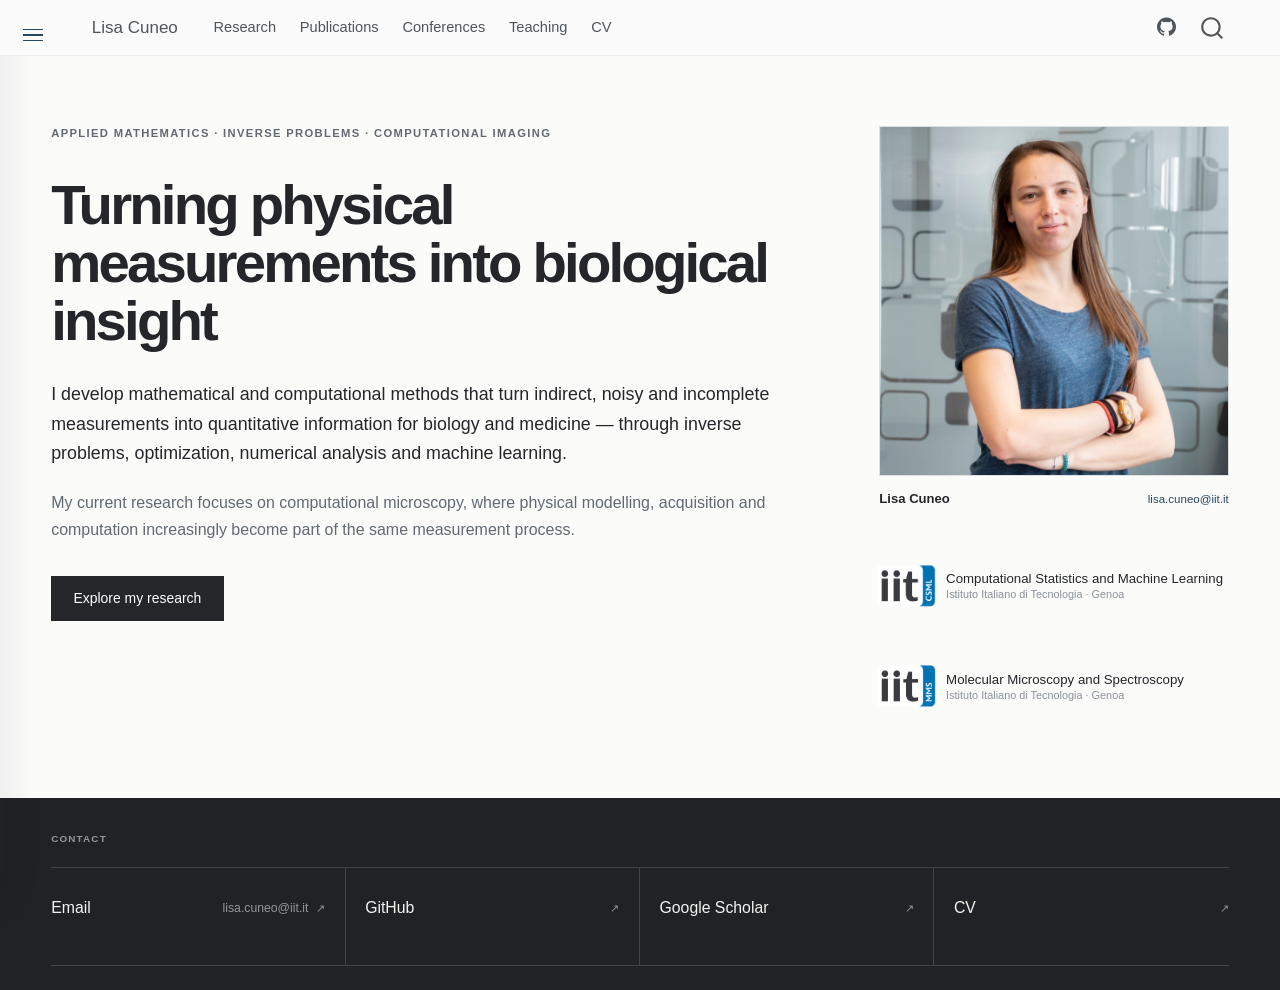
==== index.html @ e530c90f "Built site for gh-pages" ====
<!DOCTYPE html>
<html xmlns="http://www.w3.org/1999/xhtml" lang="en" xml:lang="en"><head>

<meta charset="utf-8">
<meta name="generator" content="quarto-1.10.18">

<meta name="viewport" content="width=device-width, initial-scale=1.0, user-scalable=yes">


<title>Lisa Cuneo</title>
<style>
/* Default styles provided by pandoc.
** See https://pandoc.org/MANUAL.html#variables-for-html for config info.
*/
span.smallcaps{font-variant: small-caps;}
div.columns{display: flex; gap: 1.5em;}
div.column{flex: auto;}
@media screen {
div.columns{gap: min(4vw, 1.5em);}
div.column{overflow-x: auto;}
}
div.hanging-indent{margin-left: 1.5em; text-indent: -1.5em;}
ul.task-list{list-style: none;}
ul.task-list li input[type="checkbox"] {
  width: 0.8em;
  margin: 0 0.8em 0.2em -1em; /* quarto-specific, see https://github.com/quarto-dev/quarto-cli/issues/4556 */ 
  vertical-align: middle;
}
</style>


<script src="site_libs/quarto-nav/quarto-nav.js"></script>
<script src="site_libs/quarto-nav/headroom.min.js"></script>
<script src="site_libs/clipboard/clipboard.min.js"></script>
<script src="site_libs/quarto-search/autocomplete.umd.js"></script>
<script src="site_libs/quarto-search/fuse.min.js"></script>
<script src="site_libs/quarto-search/quarto-search.js"></script>
<meta name="quarto:offset" content="./">
<script src="site_libs/quarto-html/quarto.js" type="module"></script>
<script src="site_libs/quarto-html/tabsets/tabsets.js" type="module"></script>
<script src="site_libs/quarto-html/popper.min.js"></script>
<script src="site_libs/quarto-html/tippy.umd.min.js"></script>
<script src="site_libs/quarto-html/anchor.min.js"></script>
<link href="site_libs/quarto-html/tippy.css" rel="stylesheet">
<link href="site_libs/quarto-html/quarto-syntax-highlighting-64a204ab8560d761af7679ceaba22944.css" rel="stylesheet" id="quarto-text-highlighting-styles">
<script src="site_libs/bootstrap/bootstrap.min.js"></script>
<link href="site_libs/bootstrap/bootstrap-icons.css" rel="stylesheet">
<link href="site_libs/bootstrap/bootstrap-ebf07c2d505cd30ce82c008193a76013.min.css" rel="stylesheet" append-hash="true" id="quarto-bootstrap" data-mode="light">
<script id="quarto-search-options" type="application/json">{
  "location": "navbar",
  "copy-button": false,
  "collapse-after": 3,
  "panel-placement": "end",
  "type": "overlay",
  "limit": 50,
  "keyboard-shortcut": [
    "f",
    "/",
    "s"
  ],
  "show-item-context": false,
  "language": {
    "search-no-results-text": "No results",
    "search-matching-documents-text": "matching documents",
    "search-copy-link-title": "Copy link to search",
    "search-hide-matches-text": "Hide additional matches",
    "search-more-match-text": "more match in this document",
    "search-more-matches-text": "more matches in this document",
    "search-clear-button-title": "Clear",
    "search-text-placeholder": "",
    "search-detached-cancel-button-title": "Cancel",
    "search-submit-button-title": "Submit",
    "search-label": "Search"
  }
}</script>


<link rel="stylesheet" href="styles.css">
</head>

<body class="nav-fixed quarto-light">

<div id="quarto-search-results"></div>
  <header id="quarto-header" class="headroom fixed-top">
    <nav class="navbar navbar-expand-lg " data-bs-theme="dark">
      <div class="navbar-container container-fluid">
      <div class="navbar-brand-container mx-auto">
    <a class="navbar-brand" href="./index.html">
    <span class="navbar-title">Lisa Cuneo</span>
    </a>
  </div>
            <div id="quarto-search" class="" title="Search"></div>
          <button class="navbar-toggler" type="button" data-bs-toggle="collapse" data-bs-target="#navbarCollapse" aria-controls="navbarCollapse" role="menu" aria-expanded="false" aria-label="Toggle navigation" onclick="if (window.quartoToggleHeadroom) { window.quartoToggleHeadroom(); }">
  <span class="navbar-toggler-icon"></span>
</button>
          <div class="collapse navbar-collapse" id="navbarCollapse">
            <ul class="navbar-nav navbar-nav-scroll me-auto">
  <li class="nav-item">
    <a class="nav-link" href="./research.html"> 
<span class="menu-text">Research</span></a>
  </li>  
  <li class="nav-item">
    <a class="nav-link" href="./publications.html"> 
<span class="menu-text">Publications</span></a>
  </li>  
  <li class="nav-item">
    <a class="nav-link" href="./conferences.html"> 
<span class="menu-text">Conferences</span></a>
  </li>  
  <li class="nav-item">
    <a class="nav-link" href="./teaching.html"> 
<span class="menu-text">Teaching</span></a>
  </li>  
  <li class="nav-item">
    <a class="nav-link" href="./cv.pdf"> 
<span class="menu-text">CV</span></a>
  </li>  
</ul>
            <ul class="navbar-nav navbar-nav-scroll ms-auto">
  <li class="nav-item compact">
    <a class="nav-link" href="https://github.com/LisaCuneo"> <i class="bi bi-github" role="img" aria-label="GitHub">
</i> 
<span class="menu-text"></span></a>
  </li>  
</ul>
          </div> <!-- /navcollapse -->
            <div class="quarto-navbar-tools">
</div>
      </div> <!-- /container-fluid -->
    </nav>
</header>
<!-- content -->
<div id="quarto-content" class="quarto-container page-columns page-rows-contents page-layout-full page-navbar">
<!-- sidebar -->
<!-- margin-sidebar -->
    
<!-- main -->
<main class="content page-columns page-full column-body" id="quarto-document-content"><header id="title-block-header" class="quarto-title-block"></header>




<!-- =======================================================
     HOME / HERO
     ======================================================= -->
<section class="home-hero page-columns page-full">
<div class="home-hero-inner column-screen-inset">
<div class="home-hero-grid">
<!-- LEFT -->
<div class="home-hero-copy">
<div class="home-hero-overline">
<p>APPLIED MATHEMATICS · INVERSE PROBLEMS · COMPUTATIONAL IMAGING</p>
</div>
<h1 class="home-hero-title">
Turning physical measurements into biological insight
</h1>
<p class="home-hero-lead">
I develop mathematical and computational methods that turn indirect, noisy and incomplete measurements into quantitative information for biology and medicine — through inverse problems, optimization, numerical analysis and machine learning.
</p>
<p class="home-hero-secondary">
My current research focuses on computational microscopy, where physical modelling, acquisition and computation increasingly become part of the same measurement process.
</p>
<div class="home-hero-actions">
<p><a href="research.html" class="home-button home-button-primary"> Explore my research </a></p>
</div>
</div>
<!-- RIGHT -->
<div class="home-hero-portrait">
<div class="home-portrait-frame">
<p><img src="assets/lisa-cuneo.jpg" alt="Lisa Cuneo" class="home-portrait-image"></p>
</div>
<div class="home-portrait-identity">
<div class="home-portrait-name">
<p>Lisa Cuneo</p>
</div>
<p><a href="mailto:lisa.cuneo@iit.it" class="home-portrait-email"> lisa.cuneo@iit.it </a></p>
<div class="home-affiliations">
<!-- CLSM -->
<p><a href="https://csml.iit.it/home" class="home-affiliation-row" target="_blank" rel="noopener noreferrer" aria-label="Computational Statistics and Machine Learning, Istituto Italiano di Tecnologia"></a></p><a href="https://csml.iit.it/home" class="home-affiliation-row" target="_blank" rel="noopener noreferrer" aria-label="Computational Statistics and Machine Learning, Istituto Italiano di Tecnologia">
<p><img src="assets/clsm-logo.png" alt="Computational Statistics and Machine Learning" class="home-affiliation-logo"></p>
<div class="home-affiliation-copy">
<div class="home-affiliation-group">
<p>Computational Statistics and Machine Learning</p>
</div>
<div class="home-affiliation-institution">
<p>Istituto Italiano di Tecnologia · Genoa</p>
</div>
</div>
</a><p><a href="https://csml.iit.it/home" class="home-affiliation-row" target="_blank" rel="noopener noreferrer" aria-label="Computational Statistics and Machine Learning, Istituto Italiano di Tecnologia"></a></p>
<!-- MMS -->
<p><a href="https://mms.iit.it" class="home-affiliation-row" target="_blank" rel="noopener noreferrer" aria-label="Molecular Microscopy and Spectroscopy, Istituto Italiano di Tecnologia"></a></p><a href="https://mms.iit.it" class="home-affiliation-row" target="_blank" rel="noopener noreferrer" aria-label="Molecular Microscopy and Spectroscopy, Istituto Italiano di Tecnologia">
<p><img src="assets/mms-logo.png" alt="Molecular Microscopy and Spectroscopy" class="home-affiliation-logo"></p>
<div class="home-affiliation-copy">
<div class="home-affiliation-group">
<p>Molecular Microscopy and Spectroscopy</p>
</div>
<div class="home-affiliation-institution">
<p>Istituto Italiano di Tecnologia · Genoa</p>
</div>
</div>
</a><p><a href="https://mms.iit.it" class="home-affiliation-row" target="_blank" rel="noopener noreferrer" aria-label="Molecular Microscopy and Spectroscopy, Istituto Italiano di Tecnologia"></a></p>
</div>
</div>
</div>
</div>
</div>
</section>
<!-- =======================================================
     CONTACT
     ======================================================= -->
<section class="home-contact page-columns page-full" id="contact">
<div class="home-contact-inner column-screen-inset">
<div class="home-contact-label">
<p>CONTACT</p>
</div>
<div class="home-contact-links">
<div class="home-contact-cell">
<p><a href="mailto:lisa.cuneo@iit.it" class="home-contact-link home-contact-email"> <span class="home-contact-link-label">Email</span> <span class="home-contact-value">lisa.cuneo@iit.it <span class="home-contact-arrow">↗</span></span> </a></p>
</div>
<div class="home-contact-cell">
<p><a href="https://github.com/LisaCuneo" class="home-contact-link" target="_blank" rel="noopener noreferrer"> <span class="home-contact-link-label">GitHub</span> <span class="home-contact-arrow">↗</span> </a></p>
</div>
<div class="home-contact-cell">
<p><a href="YOUR_GOOGLE_SCHOLAR_URL" class="home-contact-link" target="_blank" rel="noopener noreferrer"> <span class="home-contact-link-label">Google Scholar</span> <span class="home-contact-arrow">↗</span> </a></p>
</div>
<div class="home-contact-cell">
<p><a href="cv.pdf" class="home-contact-link" target="_blank"> <span class="home-contact-link-label">CV</span> <span class="home-contact-arrow">↗</span> </a></p>
</div>
</div>
</div>
</section>



</main> <!-- /main -->
<!-- =======================================================
     GLOBAL FLOATING NAVIGATION
     ======================================================= -->

<button class="floating-menu-button" id="floating-menu-button" type="button" aria-label="Open navigation menu" aria-expanded="false" aria-controls="floating-menu-drawer">
  <span></span>
  <span></span>
  <span></span>
</button>

<div class="floating-menu-overlay" id="floating-menu-overlay"></div>

<aside class="floating-menu-drawer" id="floating-menu-drawer" aria-hidden="true">

  <div class="floating-menu-label">
    NAVIGATION
  </div>

  <nav class="floating-menu-nav" aria-label="Site navigation">

    <a href="index.html" data-page-link="index.html">
      Home
    </a>

    <a href="research.html" data-page-link="research.html">
      Research
    </a>



    <!-- ===================================================
         PUBLICATIONS
         =================================================== -->

    <div class="floating-menu-group" data-menu-group="publications">

      <div class="floating-menu-group-row">

        <a href="publications.html" class="floating-menu-parent-link" data-page-link="publications.html">
          Publications
        </a>

        <button class="floating-menu-toggle" type="button" aria-label="Show Publications sections" aria-expanded="false" aria-controls="floating-submenu-publications" data-menu-toggle="publications">
          <span aria-hidden="true">+</span>
        </button>

      </div>

      <div class="floating-menu-submenu" id="floating-submenu-publications" data-menu-submenu="publications">

        <a href="publications.html#published" data-section-page="publications.html" data-section-link="published">
          Published
        </a>

        <a href="publications.html#proceedings" data-section-page="publications.html" data-section-link="proceedings">
          Proceedings
        </a>

        <a href="publications.html#ongoing" data-section-page="publications.html" data-section-link="ongoing">
          Ongoing manuscripts
        </a>

      </div>

    </div>


    <!-- ===================================================
         CONFERENCES
         =================================================== -->

    <div class="floating-menu-group" data-menu-group="conferences">

      <div class="floating-menu-group-row">

        <a href="conferences.html" class="floating-menu-parent-link" data-page-link="conferences.html">
          Conferences
        </a>

        <button class="floating-menu-toggle" type="button" aria-label="Show Conferences sections" aria-expanded="false" aria-controls="floating-submenu-conferences" data-menu-toggle="conferences">
          <span aria-hidden="true">+</span>
        </button>

      </div>

      <div class="floating-menu-submenu" id="floating-submenu-conferences" data-menu-submenu="conferences">

        <a href="conferences.html#upcoming" data-section-page="conferences.html" data-section-link="upcoming">
          Upcoming
        </a>

        <a href="conferences.html#conferences" data-section-page="conferences.html" data-section-link="conferences">
          Conferences
        </a>

        <a href="conferences.html#talks" data-section-page="conferences.html" data-section-link="talks">
          Talks
        </a>

        <a href="conferences.html#workshops" data-section-page="conferences.html" data-section-link="workshops">
          Workshops
        </a>

      </div>

    </div>


    <a href="teaching.html" data-page-link="teaching.html">
      Teaching
    </a>

    <a href="cv.pdf">
      CV
    </a>

    <a href="mailto:lisa.cuneo@iit.it" class="floating-menu-contact">
      Contact
    </a>

  </nav>

</aside>

<script>
(function () {

  const body = document.body;
  const button = document.getElementById("floating-menu-button");
  const drawer = document.getElementById("floating-menu-drawer");
  const overlay = document.getElementById("floating-menu-overlay");

  if (!button || !drawer || !overlay) {
    return;
  }


  /* =====================================================
     SUBMENU STATE
     ===================================================== */

  function closeAllSubmenus() {

    drawer
      .querySelectorAll("[data-menu-submenu]")
      .forEach(function (submenu) {
        submenu.classList.remove("is-open");
      });

    drawer
      .querySelectorAll("[data-menu-group]")
      .forEach(function (group) {
        group.classList.remove("is-open");
      });

    drawer
      .querySelectorAll("[data-menu-toggle]")
      .forEach(function (toggle) {
        toggle.setAttribute("aria-expanded", "false");

        const groupName = toggle.getAttribute("data-menu-toggle");
        const label = groupName.charAt(0).toUpperCase() + groupName.slice(1);
        toggle.setAttribute("aria-label", "Show " + label + " sections");
      });
  }


  /* =====================================================
     DRAWER
     ===================================================== */

  function updateScrollState() {
    body.classList.toggle("nav-scrolled", window.scrollY > 8);
  }

  function openMenu() {
    /* Every time the drawer opens, start from the compact view. */
    closeAllSubmenus();

    body.classList.add("floating-menu-open");
    button.setAttribute("aria-expanded", "true");
    button.setAttribute("aria-label", "Close navigation menu");
    drawer.setAttribute("aria-hidden", "false");
  }

  function closeMenu() {
    body.classList.remove("floating-menu-open");
    button.setAttribute("aria-expanded", "false");
    button.setAttribute("aria-label", "Open navigation menu");
    drawer.setAttribute("aria-hidden", "true");
  }

  function toggleMenu() {
    if (body.classList.contains("floating-menu-open")) {
      closeMenu();
    } else {
      openMenu();
    }
  }


  /* =====================================================
     PAGE / SECTION HELPERS
     ===================================================== */

  function currentPageName() {
    const path = window.location.pathname;
    const file = path.split("/").pop();
    return file || "index.html";
  }

  function clearActiveStates() {
    drawer
      .querySelectorAll(".is-current-page, .is-active")
      .forEach(function (element) {
        element.classList.remove("is-current-page", "is-active");
      });
  }

  function updateActiveNavigation() {
    clearActiveStates();

    const page = currentPageName();

    drawer
      .querySelectorAll("[data-page-link]")
      .forEach(function (link) {
        if (link.getAttribute("data-page-link") === page) {
          link.classList.add("is-current-page");
        }
      });

    const sectionLinks = Array.from(
      drawer.querySelectorAll(
        '[data-section-page="' + page + '"][data-section-link]'
      )
    );

    if (!sectionLinks.length) {
      return;
    }

    const sections = sectionLinks
      .map(function (link) {
        const id = link.getAttribute("data-section-link");
        return {
          link: link,
          element: document.getElementById(id)
        };
      })
      .filter(function (item) {
        return item.element;
      });

    if (!sections.length) {
      return;
    }

    let active = null;
    const referenceY = 130;

    sections.forEach(function (item) {
      if (item.element.getBoundingClientRect().top <= referenceY) {
        active = item;
      }
    });

    if (active) {
      active.link.classList.add("is-active");
    }
  }


  /* =====================================================
     INDEPENDENT SUBMENUS
     ===================================================== */

  drawer
    .querySelectorAll("[data-menu-toggle]")
    .forEach(function (toggle) {

      toggle.addEventListener("click", function () {

        const groupName = toggle.getAttribute("data-menu-toggle");
        const group = drawer.querySelector(
          '[data-menu-group="' + groupName + '"]'
        );
        const submenu = drawer.querySelector(
          '[data-menu-submenu="' + groupName + '"]'
        );

        if (!group || !submenu) {
          return;
        }

        const isOpen = submenu.classList.contains("is-open");
        const nextOpen = !isOpen;

        submenu.classList.toggle("is-open", nextOpen);
        group.classList.toggle("is-open", nextOpen);

        toggle.setAttribute(
          "aria-expanded",
          nextOpen ? "true" : "false"
        );

        const label = groupName.charAt(0).toUpperCase() + groupName.slice(1);
        toggle.setAttribute(
          "aria-label",
          (nextOpen ? "Hide " : "Show ") + label + " sections"
        );
      });

    });


  /* =====================================================
     LINK NAVIGATION
     ===================================================== */

  /*
     Never intercept navigation. Links are plain HTML anchors and the
     browser follows their href normally. For same-page hash links we
     close the drawer on the next event-loop tick, after the browser has
     had a chance to process the click.
  */

  drawer
    .querySelectorAll('a[href]')
    .forEach(function (link) {

      link.addEventListener("click", function () {
        window.setTimeout(closeMenu, 0);
      });

    });


  /* =====================================================
     EVENTS
     ===================================================== */

  button.addEventListener("click", function () {
    toggleMenu();
  });

  overlay.addEventListener("click", function () {
    closeMenu();
  });

  document.addEventListener("keydown", function (event) {
    if (event.key === "Escape") {
      closeMenu();
    }
  });

  window.addEventListener(
    "scroll",
    function () {
      updateScrollState();
      updateActiveNavigation();
    },
    { passive: true }
  );

  window.addEventListener("hashchange", updateActiveNavigation);

  closeAllSubmenus();
  updateScrollState();
  updateActiveNavigation();

})();
</script>
<script id="quarto-html-after-body" type="application/javascript">
  window.document.addEventListener("DOMContentLoaded", function (event) {
    const icon = "";
    const anchorJS = new window.AnchorJS();
    anchorJS.options = {
      placement: 'right',
      icon: icon
    };
    anchorJS.add('.anchored');
    const isCodeAnnotation = (el) => {
      for (const clz of el.classList) {
        if (clz.startsWith('code-annotation-')) {                     
          return true;
        }
      }
      return false;
    }
    const onCopySuccess = function(e) {
      // button target
      const button = e.trigger;
      // don't keep focus
      button.blur();
      // flash "checked"
      button.classList.add('code-copy-button-checked');
      var currentTitle = button.getAttribute("title");
      button.setAttribute("title", "Copied!");
      let tooltip;
      if (window.bootstrap) {
        button.setAttribute("data-bs-toggle", "tooltip");
        button.setAttribute("data-bs-placement", "left");
        button.setAttribute("data-bs-title", "Copied!");
        tooltip = new bootstrap.Tooltip(button, 
          { trigger: "manual", 
            customClass: "code-copy-button-tooltip",
            offset: [0, -8]});
        tooltip.show();    
      }
      setTimeout(function() {
        if (tooltip) {
          tooltip.hide();
          button.removeAttribute("data-bs-title");
          button.removeAttribute("data-bs-toggle");
          button.removeAttribute("data-bs-placement");
        }
        button.setAttribute("title", currentTitle);
        button.classList.remove('code-copy-button-checked');
      }, 1000);
      // clear code selection
      e.clearSelection();
    }
    const getTextToCopy = function(trigger) {
      const outerScaffold = trigger.parentElement.cloneNode(true);
      const codeEl = outerScaffold.querySelector('code');
      for (const childEl of codeEl.children) {
        if (isCodeAnnotation(childEl)) {
          childEl.remove();
        }
      }
      return codeEl.innerText;
    }
    const clipboard = new window.ClipboardJS('.code-copy-button:not([data-in-quarto-modal])', {
      text: getTextToCopy
    });
    clipboard.on('success', onCopySuccess);
    if (window.document.getElementById('quarto-embedded-source-code-modal')) {
      const clipboardModal = new window.ClipboardJS('.code-copy-button[data-in-quarto-modal]', {
        text: getTextToCopy,
        container: window.document.getElementById('quarto-embedded-source-code-modal')
      });
      clipboardModal.on('success', onCopySuccess);
    }
      var localhostRegex = new RegExp(/^(?:http|https):\/\/localhost\:?[0-9]*\//);
      var mailtoRegex = new RegExp(/^mailto:/);
        var filterRegex = new RegExp("https:\/\/LisaCuneo\.github\.io\/lisacuneo\.github\.io\/");
      var isInternal = (href) => {
          return filterRegex.test(href) || localhostRegex.test(href) || mailtoRegex.test(href);
      }
      // Inspect non-navigation links and adorn them if external
     var links = window.document.querySelectorAll('a[href]:not(.nav-link):not(.navbar-brand):not(.toc-action):not(.sidebar-link):not(.sidebar-item-toggle):not(.pagination-link):not(.no-external):not([aria-hidden]):not(.dropdown-item):not(.quarto-navigation-tool):not(.about-link)');
      for (var i=0; i<links.length; i++) {
        const link = links[i];
        if (!isInternal(link.href)) {
          // undo the damage that might have been done by quarto-nav.js in the case of
          // links that we want to consider external
          if (link.dataset.originalHref !== undefined) {
            link.href = link.dataset.originalHref;
          }
        }
      }
    function tippyHover(el, contentFn, onTriggerFn, onUntriggerFn) {
      const config = {
        allowHTML: true,
        maxWidth: 500,
        delay: 100,
        arrow: false,
        appendTo: function(el) {
            return el.parentElement;
        },
        interactive: true,
        interactiveBorder: 10,
        theme: 'quarto',
        placement: 'bottom-start',
      };
      if (contentFn) {
        config.content = contentFn;
      }
      if (onTriggerFn) {
        config.onTrigger = onTriggerFn;
      }
      if (onUntriggerFn) {
        config.onUntrigger = onUntriggerFn;
      }
      window.tippy(el, config); 
    }
    const noterefs = window.document.querySelectorAll('a[role="doc-noteref"]');
    for (var i=0; i<noterefs.length; i++) {
      const ref = noterefs[i];
      tippyHover(ref, function() {
        // use id or data attribute instead here
        let href = ref.getAttribute('data-footnote-href') || ref.getAttribute('href');
        try { href = new URL(href).hash; } catch {}
        const id = href.replace(/^#\/?/, "");
        const note = window.document.getElementById(id);
        if (note) {
          return note.innerHTML;
        } else {
          return "";
        }
      });
    }
    const xrefs = window.document.querySelectorAll('a.quarto-xref');
    const processXRef = (id, note) => {
      // Strip column container classes
      const stripColumnClz = (el) => {
        el.classList.remove("page-full", "page-columns");
        if (el.children) {
          for (const child of el.children) {
            stripColumnClz(child);
          }
        }
      }
      stripColumnClz(note)
      if (id === null || id.startsWith('sec-')) {
        // Special case sections, only their first couple elements
        const container = document.createElement("div");
        if (note.children && note.children.length > 2) {
          container.appendChild(note.children[0].cloneNode(true));
          for (let i = 1; i < note.children.length; i++) {
            const child = note.children[i];
            if (child.tagName === "P" && child.innerText === "") {
              continue;
            } else {
              container.appendChild(child.cloneNode(true));
              break;
            }
          }
          if (window.Quarto?.typesetMath) {
            window.Quarto.typesetMath(container);
          }
          return container.innerHTML
        } else {
          if (window.Quarto?.typesetMath) {
            window.Quarto.typesetMath(note);
          }
          return note.innerHTML;
        }
      } else {
        // Remove any anchor links if they are present
        const anchorLink = note.querySelector('a.anchorjs-link');
        if (anchorLink) {
          anchorLink.remove();
        }
        if (window.Quarto?.typesetMath) {
          window.Quarto.typesetMath(note);
        }
        if (note.classList.contains("callout")) {
          return note.outerHTML;
        } else {
          return note.innerHTML;
        }
      }
    }
    for (var i=0; i<xrefs.length; i++) {
      const xref = xrefs[i];
      tippyHover(xref, undefined, function(instance) {
        instance.disable();
        let url = xref.getAttribute('href');
        let hash = undefined; 
        if (url.startsWith('#')) {
          hash = url;
        } else {
          try { hash = new URL(url).hash; } catch {}
        }
        if (hash) {
          const id = hash.replace(/^#\/?/, "");
          const note = window.document.getElementById(id);
          if (note !== null) {
            try {
              const html = processXRef(id, note.cloneNode(true));
              instance.setContent(html);
            } finally {
              instance.enable();
              instance.show();
            }
          } else {
            // See if we can fetch this
            fetch(url.split('#')[0])
            .then(res => res.text())
            .then(html => {
              const parser = new DOMParser();
              const htmlDoc = parser.parseFromString(html, "text/html");
              const note = htmlDoc.getElementById(id);
              if (note !== null) {
                const html = processXRef(id, note);
                instance.setContent(html);
              } 
            }).finally(() => {
              instance.enable();
              instance.show();
            });
          }
        } else {
          // See if we can fetch a full url (with no hash to target)
          // This is a special case and we should probably do some content thinning / targeting
          fetch(url)
          .then(res => res.text())
          .then(html => {
            const parser = new DOMParser();
            const htmlDoc = parser.parseFromString(html, "text/html");
            const note = htmlDoc.querySelector('main.content');
            if (note !== null) {
              // This should only happen for chapter cross references
              // (since there is no id in the URL)
              // remove the first header
              if (note.children.length > 0 && note.children[0].tagName === "HEADER") {
                note.children[0].remove();
              }
              const html = processXRef(null, note);
              instance.setContent(html);
            } 
          }).finally(() => {
            instance.enable();
            instance.show();
          });
        }
      }, function(instance) {
      });
    }
        let selectedAnnoteEl;
        const selectorForAnnotation = ( cell, annotation) => {
          let cellAttr = 'data-code-cell="' + cell + '"';
          let lineAttr = 'data-code-annotation="' +  annotation + '"';
          const selector = 'span[' + cellAttr + '][' + lineAttr + ']';
          return selector;
        }
        const selectCodeLines = (annoteEl) => {
          const doc = window.document;
          const targetCell = annoteEl.getAttribute("data-target-cell");
          const targetAnnotation = annoteEl.getAttribute("data-target-annotation");
          const annoteSpan = window.document.querySelector(selectorForAnnotation(targetCell, targetAnnotation));
          const lines = annoteSpan.getAttribute("data-code-lines").split(",");
          const lineIds = lines.map((line) => {
            return targetCell + "-" + line;
          })
          let top = null;
          let height = null;
          let parent = null;
          if (lineIds.length > 0) {
              //compute the position of the single el (top and bottom and make a div)
              const el = window.document.getElementById(lineIds[0]);
              top = el.offsetTop;
              height = el.offsetHeight;
              parent = el.parentElement.parentElement;
            if (lineIds.length > 1) {
              const lastEl = window.document.getElementById(lineIds[lineIds.length - 1]);
              const bottom = lastEl.offsetTop + lastEl.offsetHeight;
              height = bottom - top;
            }
            if (top !== null && height !== null && parent !== null) {
              // cook up a div (if necessary) and position it 
              let div = window.document.getElementById("code-annotation-line-highlight");
              if (div === null) {
                div = window.document.createElement("div");
                div.setAttribute("id", "code-annotation-line-highlight");
                div.style.position = 'absolute';
                parent.appendChild(div);
              }
              div.style.top = top - 2 + "px";
              div.style.height = height + 4 + "px";
              div.style.left = 0;
              let gutterDiv = window.document.getElementById("code-annotation-line-highlight-gutter");
              if (gutterDiv === null) {
                gutterDiv = window.document.createElement("div");
                gutterDiv.setAttribute("id", "code-annotation-line-highlight-gutter");
                gutterDiv.style.position = 'absolute';
                const codeCell = window.document.getElementById(targetCell);
                const gutter = codeCell.querySelector('.code-annotation-gutter');
                gutter.appendChild(gutterDiv);
              }
              gutterDiv.style.top = top - 2 + "px";
              gutterDiv.style.height = height + 4 + "px";
            }
            selectedAnnoteEl = annoteEl;
          }
        };
        const unselectCodeLines = () => {
          const elementsIds = ["code-annotation-line-highlight", "code-annotation-line-highlight-gutter"];
          elementsIds.forEach((elId) => {
            const div = window.document.getElementById(elId);
            if (div) {
              div.remove();
            }
          });
          selectedAnnoteEl = undefined;
        };
          // Handle positioning of the toggle
      window.addEventListener(
        "resize",
        throttle(() => {
          elRect = undefined;
          if (selectedAnnoteEl) {
            selectCodeLines(selectedAnnoteEl);
          }
        }, 10)
      );
      function throttle(fn, ms) {
      let throttle = false;
      let timer;
        return (...args) => {
          if(!throttle) { // first call gets through
              fn.apply(this, args);
              throttle = true;
          } else { // all the others get throttled
              if(timer) clearTimeout(timer); // cancel #2
              timer = setTimeout(() => {
                fn.apply(this, args);
                timer = throttle = false;
              }, ms);
          }
        };
      }
        // Attach click handler to the DT
        const annoteDls = window.document.querySelectorAll('dt[data-target-cell]');
        for (const annoteDlNode of annoteDls) {
          annoteDlNode.addEventListener('click', (event) => {
            const clickedEl = event.target;
            if (clickedEl !== selectedAnnoteEl) {
              unselectCodeLines();
              const activeEl = window.document.querySelector('dt[data-target-cell].code-annotation-active');
              if (activeEl) {
                activeEl.classList.remove('code-annotation-active');
              }
              selectCodeLines(clickedEl);
              clickedEl.classList.add('code-annotation-active');
            } else {
              // Unselect the line
              unselectCodeLines();
              clickedEl.classList.remove('code-annotation-active');
            }
          });
        }
    const findCites = (el) => {
      const parentEl = el.parentElement;
      if (parentEl) {
        const cites = parentEl.dataset.cites;
        if (cites) {
          return {
            el,
            cites: cites.split(' ')
          };
        } else {
          return findCites(el.parentElement)
        }
      } else {
        return undefined;
      }
    };
    var bibliorefs = window.document.querySelectorAll('a[role="doc-biblioref"]');
    for (var i=0; i<bibliorefs.length; i++) {
      const ref = bibliorefs[i];
      const citeInfo = findCites(ref);
      if (citeInfo) {
        tippyHover(citeInfo.el, function() {
          var popup = window.document.createElement('div');
          citeInfo.cites.forEach(function(cite) {
            var citeDiv = window.document.createElement('div');
            citeDiv.classList.add('hanging-indent');
            citeDiv.classList.add('csl-entry');
            var biblioDiv = window.document.getElementById('ref-' + cite);
            if (biblioDiv) {
              citeDiv.innerHTML = biblioDiv.innerHTML;
            }
            popup.appendChild(citeDiv);
          });
          return popup.innerHTML;
        });
      }
    }
  });
  </script>
</div> <!-- /content -->




</body></html>
---- site_libs/quarto-html/tippy.css ----
.tippy-box[data-animation=fade][data-state=hidden]{opacity:0}[data-tippy-root]{max-width:calc(100vw - 10px)}.tippy-box{position:relative;background-color:#333;color:#fff;border-radius:4px;font-size:14px;line-height:1.4;white-space:normal;outline:0;transition-property:transform,visibility,opacity}.tippy-box[data-placement^=top]>.tippy-arrow{bottom:0}.tippy-box[data-placement^=top]>.tippy-arrow:before{bottom:-7px;left:0;border-width:8px 8px 0;border-top-color:initial;transform-origin:center top}.tippy-box[data-placement^=bottom]>.tippy-arrow{top:0}.tippy-box[data-placement^=bottom]>.tippy-arrow:before{top:-7px;left:0;border-width:0 8px 8px;border-bottom-color:initial;transform-origin:center bottom}.tippy-box[data-placement^=left]>.tippy-arrow{right:0}.tippy-box[data-placement^=left]>.tippy-arrow:before{border-width:8px 0 8px 8px;border-left-color:initial;right:-7px;transform-origin:center left}.tippy-box[data-placement^=right]>.tippy-arrow{left:0}.tippy-box[data-placement^=right]>.tippy-arrow:before{left:-7px;border-width:8px 8px 8px 0;border-right-color:initial;transform-origin:center right}.tippy-box[data-inertia][data-state=visible]{transition-timing-function:cubic-bezier(.54,1.5,.38,1.11)}.tippy-arrow{width:16px;height:16px;color:#333}.tippy-arrow:before{content:"";position:absolute;border-color:transparent;border-style:solid}.tippy-content{position:relative;padding:5px 9px;z-index:1}
---- site_libs/quarto-html/quarto-syntax-highlighting-64a204ab8560d761af7679ceaba22944.css ----
/* quarto syntax highlight colors */
:root {
  --quarto-hl-ot-color: #003B4F;
  --quarto-hl-at-color: #657422;
  --quarto-hl-ss-color: #20794D;
  --quarto-hl-an-color: #5E5E5E;
  --quarto-hl-fu-color: #4758AB;
  --quarto-hl-st-color: #20794D;
  --quarto-hl-cf-color: #003B4F;
  --quarto-hl-op-color: #5E5E5E;
  --quarto-hl-er-color: #AD0000;
  --quarto-hl-bn-color: #AD0000;
  --quarto-hl-al-color: #AD0000;
  --quarto-hl-va-color: #111111;
  --quarto-hl-bu-color: inherit;
  --quarto-hl-ex-color: inherit;
  --quarto-hl-pp-color: #AD0000;
  --quarto-hl-in-color: #5E5E5E;
  --quarto-hl-vs-color: #20794D;
  --quarto-hl-wa-color: #5E5E5E;
  --quarto-hl-do-color: #5E5E5E;
  --quarto-hl-im-color: #00769E;
  --quarto-hl-ch-color: #20794D;
  --quarto-hl-dt-color: #AD0000;
  --quarto-hl-fl-color: #AD0000;
  --quarto-hl-co-color: #5E5E5E;
  --quarto-hl-cv-color: #5E5E5E;
  --quarto-hl-cn-color: #8f5902;
  --quarto-hl-sc-color: #5E5E5E;
  --quarto-hl-dv-color: #AD0000;
  --quarto-hl-kw-color: #003B4F;
}

/* other quarto variables */
:root {
  --quarto-font-monospace: SFMono-Regular, Menlo, Monaco, Consolas, "Liberation Mono", "Courier New", monospace;
}

/* syntax highlight based on Pandoc's rules */
pre > code.sourceCode > span {
  color: #003B4F;
}

code.sourceCode > span {
  color: #003B4F;
}

div.sourceCode,
div.sourceCode pre.sourceCode {
  color: #003B4F;
}

/* Normal */
code span {
  color: #003B4F;
}

/* Alert */
code span.al {
  color: #AD0000;
  font-style: inherit;
}

/* Annotation */
code span.an {
  color: #5E5E5E;
  font-style: inherit;
}

/* Attribute */
code span.at {
  color: #657422;
  font-style: inherit;
}

/* BaseN */
code span.bn {
  color: #AD0000;
  font-style: inherit;
}

/* BuiltIn */
code span.bu {
  font-style: inherit;
}

/* ControlFlow */
code span.cf {
  color: #003B4F;
  font-weight: bold;
  font-style: inherit;
}

/* Char */
code span.ch {
  color: #20794D;
  font-style: inherit;
}

/* Constant */
code span.cn {
  color: #8f5902;
  font-style: inherit;
}

/* Comment */
code span.co {
  color: #5E5E5E;
  font-style: inherit;
}

/* CommentVar */
code span.cv {
  color: #5E5E5E;
  font-style: italic;
}

/* Documentation */
code span.do {
  color: #5E5E5E;
  font-style: italic;
}

/* DataType */
code span.dt {
  color: #AD0000;
  font-style: inherit;
}

/* DecVal */
code span.dv {
  color: #AD0000;
  font-style: inherit;
}

/* Error */
code span.er {
  color: #AD0000;
  font-style: inherit;
}

/* Extension */
code span.ex {
  font-style: inherit;
}

/* Float */
code span.fl {
  color: #AD0000;
  font-style: inherit;
}

/* Function */
code span.fu {
  color: #4758AB;
  font-style: inherit;
}

/* Import */
code span.im {
  color: #00769E;
  font-style: inherit;
}

/* Information */
code span.in {
  color: #5E5E5E;
  font-style: inherit;
}

/* Keyword */
code span.kw {
  color: #003B4F;
  font-weight: bold;
  font-style: inherit;
}

/* Operator */
code span.op {
  color: #5E5E5E;
  font-style: inherit;
}

/* Other */
code span.ot {
  color: #003B4F;
  font-style: inherit;
}

/* Preprocessor */
code span.pp {
  color: #AD0000;
  font-style: inherit;
}

/* SpecialChar */
code span.sc {
  color: #5E5E5E;
  font-style: inherit;
}

/* SpecialString */
code span.ss {
  color: #20794D;
  font-style: inherit;
}

/* String */
code span.st {
  color: #20794D;
  font-style: inherit;
}

/* Variable */
code span.va {
  color: #111111;
  font-style: inherit;
}

/* VerbatimString */
code span.vs {
  color: #20794D;
  font-style: inherit;
}

/* Warning */
code span.wa {
  color: #5E5E5E;
  font-style: italic;
}

.prevent-inlining {
  content: "</";
}

/*# sourceMappingURL=9d8d5bb603a83b8298b89080a598c93b.css.map */
---- styles.css ----
/* =========================================================
   Lisa Cuneo — Personal Website
   Global + Home + Research
   ========================================================= */


/* =========================================================
   VARIABLES
   ========================================================= */

:root {
  --page-bg: #fbfbfa;
  --section-bg: #f4f5f3;

  --text-main: #242629;
  --text-soft: #626970;
  --text-faint: #8b9298;

  --accent: #274663;
  --accent-soft: #6f879d;

  --line: #dde0e1;
  --line-dark: #bec4c8;

  --contact-bg: #202225;
  --contact-text: #f3f3f0;
  --contact-soft: #92979c;
}


/* =========================================================
   GLOBAL
   ========================================================= */

html {
  scroll-behavior: smooth;
}

body {
  margin: 0;
  overflow-x: hidden;

  background: var(--page-bg);
  color: var(--text-main);

  font-family:
    -apple-system,
    BlinkMacSystemFont,
    "Segoe UI",
    Roboto,
    Helvetica,
    Arial,
    sans-serif;

  -webkit-font-smoothing: antialiased;
  text-rendering: optimizeLegibility;
}

body.floating-menu-open {
  overflow: hidden;
}

main {
  margin: 0 !important;
  padding: 0 !important;
}

#quarto-content {
  padding: 0 !important;
}

.page-columns {
  display: block !important;
}

.column-screen-inset {
  width: 100%;
}

h1,
h2,
h3,
h4,
p {
  margin-top: 0;
}

a {
  color: var(--accent);
}


/* =========================================================
   NAVBAR
   ========================================================= */

.navbar {
  position: sticky !important;
  top: 0;

  z-index: 2000;

  min-height: 56px;

  padding-top: 0;
  padding-bottom: 0;

  background:
    rgba(250, 251, 250, 0.97) !important;

  border-bottom:
    1px solid rgba(220, 223, 224, 0.5);

  backdrop-filter: blur(8px);
  -webkit-backdrop-filter: blur(8px);

  transform: translateY(0);

  opacity: 1;

  transition:
    transform 0.28s ease,
    opacity 0.22s ease;

  will-change: transform;
}

body.nav-scrolled .navbar {
  transform:
    translateY(calc(-100% - 2px));

  opacity: 0;

  pointer-events: none;
}

.navbar > .container-fluid {
  max-width: none;

  padding-left: 4.4rem;
  padding-right: 1.75rem;
}

.navbar-brand {
  margin-right: 1.4rem;

  font-size: 1rem;
  font-weight: 400;

  color: #50555a !important;
}

.navbar-nav .nav-link {
  padding-left: 0.7rem !important;
  padding-right: 0.7rem !important;

  font-size: 0.86rem;
  font-weight: 400;

  color: #50555a !important;
}

.navbar-nav .nav-link.active {
  color: #1757cf !important;
}

.navbar-nav .nav-link:hover {
  color: var(--accent) !important;
}

.navbar .quarto-navbar-tools {
  gap: 0.7rem;
}

.navbar
.quarto-navbar-tools
.quarto-navigation-tool {
  color: #555a5e;
}


/* =========================================================
   FLOATING MENU BUTTON
   ========================================================= */

.floating-menu-button {
  position: fixed;

  left: 14px;
  top: 9px;

  z-index: 3200;

  display: flex;
  flex-direction: column;

  align-items: center;
  justify-content: center;

  gap: 4px;

  width: 38px;
  height: 38px;

  padding: 0;

  border: 1px solid transparent;
  border-radius: 2px;

  background: transparent;

  box-shadow: none;

  cursor: pointer;

  opacity: 1;
  pointer-events: auto;

  transform: none;

  transition:
    background 0.2s ease,
    border-color 0.2s ease,
    box-shadow 0.2s ease;
}

.floating-menu-button:hover {
  background: rgba(39, 70, 99, 0.045);
  border-color: rgba(39, 70, 99, 0.16);
}

.floating-menu-button span {
  display: block;

  width: 20px;
  height: 1.5px;

  background: var(--accent);

  transform-origin: center;

  transition:
    transform 0.23s ease,
    opacity 0.18s ease;
}

/*
   At the top of the page the button visually belongs to the
   navbar. Once the navbar disappears, it becomes a floating control.
*/

body.nav-scrolled
.floating-menu-button {
  background: rgba(251, 251, 250, 0.96);

  border-color: rgba(39, 70, 99, 0.22);

  box-shadow: 0 3px 12px rgba(20, 28, 35, 0.07);

  backdrop-filter: blur(8px);
  -webkit-backdrop-filter: blur(8px);
}

body.floating-menu-open
.floating-menu-button {
  background: rgba(251, 251, 250, 0.98);
  border-color: rgba(39, 70, 99, 0.22);
}

body.floating-menu-open
.floating-menu-button
span:nth-child(1) {
  transform:
    translateY(5.5px)
    rotate(45deg);
}

body.floating-menu-open
.floating-menu-button
span:nth-child(2) {
  opacity: 0;
}

body.floating-menu-open
.floating-menu-button
span:nth-child(3) {
  transform:
    translateY(-5.5px)
    rotate(-45deg);
}


/* =========================================================
   FLOATING MENU OVERLAY
   ========================================================= */

.floating-menu-overlay {
  position: fixed;

  /*
     Keep the click-to-close overlay OUTSIDE the drawer.
     This prevents it from intercepting clicks on navigation links
     and submenu buttons.
  */
  top: 0;
  right: 0;
  bottom: 0;
  left: min(350px, 90vw);

  z-index: 3000;

  background: rgba(20, 25, 30, 0.12);

  opacity: 0;
  pointer-events: none;

  transition: opacity 0.25s ease;
}

body.floating-menu-open
.floating-menu-overlay {
  opacity: 1;
  pointer-events: auto;
}


/* =========================================================
   FLOATING MENU DRAWER
   ========================================================= */

.floating-menu-drawer {
  position: fixed;

  left: 0;
  top: 0;

  z-index: 3100;

  width: min(350px, 90vw);

  height: 100vh;
  height: 100dvh;

  padding:
    4.8rem
    1.4rem
    2rem;

  overflow-y: auto;

  background: var(--page-bg);

  border-right: 1px solid var(--line);

  box-shadow: 12px 0 38px rgba(20, 28, 35, 0.08);

  transform: translateX(-102%);

  transition: transform 0.28s ease;
}

body.floating-menu-open
.floating-menu-drawer {
  transform: translateX(0);

  /* The drawer must always receive pointer events above the overlay. */
  pointer-events: auto;
}

.floating-menu-label {
  margin-bottom: 1.25rem;

  font-size: 0.58rem;
  font-weight: 600;

  line-height: 1.3;

  letter-spacing: 0.12em;

  color: var(--text-faint);
}

.floating-menu-nav {
  display: flex;
  flex-direction: column;

  align-items: stretch;
}

.floating-menu-nav > a {
  display: block;

  padding: 0.72rem 0;

  border-bottom: 1px solid var(--line);

  font-size: 1rem;
  font-weight: 400;

  line-height: 1.4;

  text-decoration: none !important;

  color: var(--text-main) !important;
}

.floating-menu-nav > a:hover,
.floating-menu-nav > a.is-current-page {
  color: var(--accent) !important;
}


/* =========================================================
   FLOATING MENU GROUPS
   ========================================================= */

.floating-menu-group {
  width: 100%;

  border-bottom: 1px solid var(--line);
}

.floating-menu-group-row {
  display: grid;

  grid-template-columns:
    minmax(0, 1fr)
    38px;

  align-items: stretch;
}

.floating-menu-parent-link {
  display: flex;

  align-items: center;

  min-width: 0;

  padding: 0.72rem 0;

  font-size: 1rem;
  font-weight: 400;

  line-height: 1.4;

  text-decoration: none !important;

  color: var(--text-main) !important;
}

.floating-menu-parent-link:hover,
.floating-menu-parent-link.is-current-page {
  color: var(--accent) !important;
}

.floating-menu-toggle {
  display: flex;

  align-items: center;
  justify-content: flex-end;

  width: 38px;

  padding: 0;

  border: 0;

  background: transparent;

  cursor: pointer;
}

.floating-menu-toggle span {
  display: block;

  font-size: 1rem;
  font-weight: 300;

  color: var(--text-faint);

  transition:
    transform 0.2s ease,
    color 0.2s ease;
}

.floating-menu-toggle:hover span {
  color: var(--accent);
}

.floating-menu-toggle[aria-expanded="true"] span {
  transform: rotate(45deg);

  color: var(--accent);
}


/* =========================================================
   FLOATING SUBMENUS
   ========================================================= */

.floating-menu-submenu {
  display: none;

  padding:
    0
    0
    0.65rem;
}

.floating-menu-submenu.is-open {
  display: block;
}

.floating-menu-submenu a {
  position: relative;

  display: block;

  padding:
    0.38rem
    0
    0.38rem
    1.3rem;

  font-size: 0.82rem;
  font-weight: 400;

  line-height: 1.35;

  text-decoration: none !important;

  color: var(--text-soft) !important;
}

.floating-menu-submenu a::before {
  content: "";

  position: absolute;

  left: 0;
  top: 50%;

  width: 0.42rem;
  height: 1px;

  background: var(--line-dark);

  transition:
    width 0.15s ease,
    background 0.15s ease;
}

.floating-menu-submenu a:hover,
.floating-menu-submenu a.is-active {
  color: var(--accent) !important;
}

.floating-menu-submenu a:hover::before,
.floating-menu-submenu a.is-active::before {
  width: 0.68rem;

  background: var(--accent);
}


/* =========================================================
   CONTACT IN DRAWER
   ========================================================= */

.floating-menu-nav
.floating-menu-contact {
  margin-top: 1rem;

  border-top: 1px solid var(--line-dark);
  border-bottom: 0;

  color: var(--accent) !important;
}


/* =========================================================
   SHARED TYPOGRAPHY
   ========================================================= */

.section-overline,
.home-hero-overline {
  font-size: 0.66rem;
  font-weight: 600;
  line-height: 1.35;

  letter-spacing: 0.12em;

  color: var(--text-soft);
}


/* =========================================================
   HOME HERO
   ========================================================= */

.home-hero {
  width: 100%;

  background: var(--page-bg);
}

.home-hero-inner {
  width: 100%;
  max-width: 1500px;

  margin-left: auto;
  margin-right: auto;

  padding:
    clamp(3.2rem, 6vh, 5rem)
    clamp(2rem, 4vw, 4rem)
    clamp(3.6rem, 7vh, 5.5rem);
}

.home-hero-grid {
  display: grid;

  grid-template-columns:
    minmax(600px, 1.35fr)
    minmax(300px, 0.65fr);

  gap:
    clamp(4rem, 8vw, 8rem);

  align-items: start;
}

.home-hero-copy {
  min-width: 0;
}

.home-hero-overline {
  margin-bottom:
    clamp(2rem, 3.5vh, 2.8rem);
}

.home-hero-title {
  max-width: 850px;

  margin:
    0
    0
    1.8rem;

  padding: 0;

  border: 0;

  font-size:
    clamp(3rem, 4.4vw, 4.65rem);

  font-weight: 600;
  line-height: 1.03;

  letter-spacing: -0.05em;

  color: var(--text-main);
}

.home-hero-lead {
  max-width: 820px;

  margin-bottom: 1.25rem;

  font-size:
    clamp(1.05rem, 1.25vw, 1.19rem);

  line-height: 1.65;

  color: var(--text-main);
}

.home-hero-secondary {
  max-width: 760px;

  margin-bottom: 1.9rem;

  font-size: 0.94rem;
  line-height: 1.68;

  color: var(--text-soft);
}


/* =========================================================
   HERO BUTTON
   ========================================================= */

.home-hero-actions {
  display: flex;

  flex-wrap: wrap;

  gap: 0.75rem;
}

.home-button {
  display: inline-flex;

  align-items: center;
  justify-content: center;

  min-height: 44px;

  padding:
    0.65rem
    1.25rem;

  border:
    1px solid var(--line-dark);

  font-size: 0.82rem;
  font-weight: 500;

  text-decoration: none !important;
}

.home-button-primary {
  border-color:
    var(--text-main);

  background:
    var(--text-main);

  color:
    #ffffff !important;
}

.home-button-primary:hover {
  background: var(--accent);

  border-color: var(--accent);
}


/* =========================================================
   HERO PORTRAIT
   ========================================================= */

.home-hero-portrait {
  width: 100%;
  max-width: 360px;

  margin-left: auto;

  align-self: start;
}

.home-portrait-frame {
  width: 100%;

  aspect-ratio: 1 / 1;

  overflow: hidden;

  background: #f2f3f1;

  border:
    1px solid var(--line);
}

.home-portrait-image {
  display: block;

  width: 100%;
  height: 100%;

  object-fit: cover;

  object-position:
    center 43%;
}


/* =========================================================
   PORTRAIT IDENTITY
   ========================================================= */

.home-portrait-identity {
  display: grid;

  grid-template-columns:
    minmax(0, 1fr)
    auto;

  column-gap: 1rem;

  align-items: baseline;

  margin-top: 0.75rem;
}

.home-portrait-name {
  margin: 0;

  font-size: 0.77rem;
  font-weight: 600;

  color: var(--text-main);
}

.home-portrait-email {
  display: block;

  justify-self: end;

  margin: 0;

  font-size: 0.68rem;
  font-weight: 400;

  line-height: 1.3;

  text-align: right;

  text-decoration: none !important;

  color:
    var(--accent) !important;
}

.home-portrait-email:hover {
  text-decoration:
    underline !important;
}


/* =========================================================
   AFFILIATIONS
   ========================================================= */

.home-affiliations {
  grid-column: 1 / -1;

  display: flex;

  flex-direction: column;

  gap: 0.25rem;

  margin-top: 0.72rem;
}

.home-affiliation-row {
  display: grid;

  grid-template-columns:
    54px
    minmax(0, 1fr);

  column-gap: 0.75rem;

  align-items: center;

  margin: 0 !important;
  padding: 0 !important;

  text-decoration: none !important;

  color:
    inherit !important;
}

.home-affiliation-row:hover {
  text-decoration: none !important;
}

.home-affiliation-logo {
  display: block;

  width: 54px;
  height: 54px;

  margin: 0;
  padding: 0;

  object-fit: contain;

  transform:
    scale(1.08);

  transform-origin: center;
}

.home-affiliation-copy {
  display: flex;

  flex-direction: column;

  gap: 0.08rem;

  min-width: 0;

  margin: 0;
  padding: 0;
}

.home-affiliation-group {
  margin: 0 !important;
  padding: 0;

  font-size: 0.78rem;
  font-weight: 500;

  line-height: 1.15;

  color: var(--text-main);
}

.home-affiliation-institution {
  margin: 0 !important;
  padding: 0;

  font-size: 0.64rem;

  line-height: 1.15;

  color: var(--text-faint);
}

.home-affiliation-row:hover
.home-affiliation-group {
  color: var(--accent);
}

.home-affiliation-row p {
  margin: 0 !important;
  padding: 0 !important;
}


/* =========================================================
   BIOLOGICAL QUESTION → INFERENCE
   ========================================================= */

.biological-chain-section {
  width: 100%;

  background: var(--section-bg);

  border-top:
    1px solid var(--line);

  border-bottom:
    1px solid var(--line);
}

.biological-chain-inner {
  width: 100%;
  max-width: 1500px;

  margin-left: auto;
  margin-right: auto;

  padding:
    clamp(4.5rem, 8vh, 6.5rem)
    clamp(2rem, 4vw, 4rem)
    clamp(4.5rem, 8vh, 6.5rem);
}

.biological-chain-inner
> .section-overline {
  margin-bottom:
    clamp(2rem, 3vh, 2.6rem);
}


/* =========================================================
   BIOLOGICAL INTRO
   ========================================================= */

.biological-chain-intro {
  display: grid;

  grid-template-columns:
    minmax(760px, 1.22fr)
    minmax(360px, 0.78fr);

  /* Keep a clear visual separation between the large heading
     and the explanatory copy on the right. */
  gap:
    clamp(5rem, 7vw, 7.5rem);

  /* Title and explanatory copy start at the same vertical position. */
  align-items: start;
}

.biological-chain-intro h2 {
  max-width: none;

  margin: 0;

  padding: 0;

  border: 0;

  font-size:
    clamp(2.9rem, 3.55vw, 3.6rem);

  font-weight: 400;

  line-height: 1.03;

  letter-spacing: -0.05em;

  /*
     research.qmd already contains the intended <br>.
     Keep each of the two title lines from wrapping again.
  */
  white-space: nowrap;

  color: var(--text-main);
}

.biological-chain-intro-copy {
  align-self: start;

  max-width: 610px;

  margin-top: 0;
  padding-top: 0;
}

.biological-chain-intro-copy p {
  margin:
    0
    0
    1rem;

  font-size: 0.98rem;
  line-height: 1.68;

  color: var(--text-soft);
}


/* =========================================================
   BIOLOGY / MATHEMATICS / PHYSICS
   ========================================================= */

.biology-physics-bridge {
  display: grid;

  grid-template-columns:
    1fr
    1fr;

  grid-template-areas:
    "biology physics"
    "math math";

  row-gap: 2.3rem;

  width: 100%;

  margin:
    clamp(3.2rem, 6vh, 4.5rem)
    0
    clamp(4rem, 7vh, 5.3rem);
}

.bridge-side {
  font-size:
    clamp(1.55rem, 2.2vw, 2.15rem);

  font-weight: 400;

  line-height: 1.2;

  letter-spacing: -0.035em;

  color: var(--text-main);
}

.bridge-biology {
  grid-area: biology;

  text-align: left;
}

.bridge-physics {
  grid-area: physics;

  text-align: right;
}

.bridge-mathematics {
  grid-area: math;

  justify-self: center;

  width: fit-content;

  /* Optical centering between the two rules. */
  padding: 0.48rem 0 0.42rem;

  border-top:
    1px solid var(--accent-soft);

  border-bottom:
    1px solid var(--accent-soft);

  font-size:
    clamp(1.55rem, 2.2vw, 2.1rem);

  font-weight: 400;

  line-height: 1;

  letter-spacing: -0.03em;

  color: var(--accent);
}


/* =========================================================
   SIX-STEP CHAIN
   ========================================================= */

.measurement-chain {
  display: grid;

  grid-template-columns:
    minmax(0, 1fr)
    24px
    minmax(0, 1fr)
    24px
    minmax(0, 1fr)
    24px
    minmax(0, 1fr)
    24px
    minmax(0, 1fr)
    24px
    minmax(0, 1fr);

  align-items: stretch;

  width: 100%;
}

.measurement-step {
  display: flex;

  flex-direction: column;

  min-width: 0;
}

.measurement-step-topline {
  width: 100%;
  height: 1px;

  margin-bottom: 1rem;

  background: var(--line-dark);
}

.measurement-step-label {
  min-height: 1.5rem;

  margin-bottom: 0.8rem;

  font-size: 0.54rem;
  font-weight: 600;

  line-height: 1.3;

  letter-spacing: 0.11em;

  color: var(--text-faint);
}

.measurement-step-visual {
  display: flex;

  align-items: center;
  justify-content: center;

  width: 100%;
  height: 138px;

  margin-bottom: 1rem;

  overflow: hidden;
}

.measurement-step-visual-image {
  background: transparent;
}

.measurement-real-image {
  display: block;

  width: 100%;
  height: 100%;

  object-fit: contain;

  object-position: center;
}

.measurement-biological-image,
.measurement-sensors-image,
.measurement-data-image {
  width: 100%;
  height: 100%;

  object-fit: contain;

  object-position: center;
}

.measurement-data-visual {
  height: 138px;

  overflow: hidden;
}

.measurement-step-title {
  margin-bottom: 0.75rem;

  font-size: 0.88rem;
  font-weight: 400;

  line-height: 1.35;

  color: var(--text-main);
}

.measurement-step-keywords {
  margin-top: auto;

  font-size: 0.61rem;

  line-height: 1.48;

  color: var(--text-soft);
}

.measurement-step-keywords-nowrap {
  white-space: nowrap;

  font-size: 0.57rem;
}

.measurement-chain-arrow {
  display: flex;

  align-items: center;
  justify-content: center;

  min-width: 0;

  padding-top: 2.7rem;
  padding-bottom: 6.3rem;

  font-size: 0.86rem;
  font-weight: 300;

  color: var(--accent-soft);
}


/* =========================================================
   MATHEMATICS FORMULAS
   ========================================================= */

.measurement-step-math
.measurement-step-visual {
  padding: 0;

  background: transparent;
}

.math-formula-orbit {
  position: relative;

  width: 100%;
  height: calc(100% - 8px);

  margin-top: auto;
  margin-bottom: auto;

  background:
    rgba(255, 255, 255, 0.42);
}

/*
   The four formulas are deliberately placed at the cardinal
   points rather than in a 2x2 matrix. This avoids suggesting
   a one-to-one correspondence with the four neighbouring
   examples of inferred quantities.
*/
.math-formula-cell {
  position: absolute;

  display: flex;
  align-items: center;
  justify-content: center;

  min-width: 0;

  padding: 0.15rem 0.25rem;

  font-family:
    "SFMono-Regular",
    Consolas,
    "Liberation Mono",
    Menlo,
    monospace;

  font-size: 0.68rem;
  line-height: 1.15;

  white-space: nowrap;

  color: var(--text-main);
}

.math-formula-top {
  left: 50%;
  top: 12%;

  transform: translateX(-50%);
}

.math-formula-right {
  right: 5%;
  top: 50%;

  transform: translateY(-50%);
}

.math-formula-bottom {
  left: 50%;
  bottom: 2%;

  transform: translateX(-50%);
}

.math-formula-left {
  left: 5%;
  top: 50%;

  transform: translateY(-50%);
}

.math-formula-cell sup {
  font-size: 0.7em;
}

.math-fraction {
  display: inline-flex;
  flex-direction: column;
  align-items: stretch;

  min-width: 1.15em;

  margin-left: 0.38em;

  line-height: 1;

  text-align: center;
  vertical-align: middle;
}

.math-fraction-top {
  padding: 0 0.12em 0.12em;

  border-bottom: 1px solid currentColor;
}

.math-fraction-bottom {
  padding: 0.12em 0.12em 0;
}


/* =========================================================
   MEASUREMENT FEEDBACK
   ========================================================= */

.measurement-feedback {
  position: relative;

  width: 76%;

  margin:
    2rem
    auto
    0;

  padding-top: 0.2rem;
}

.measurement-feedback-copy {
  width: fit-content;

  margin:
    0
    0
    1.15rem
    auto;

  text-align: left;
}

.measurement-feedback-label {
  margin-bottom: 0.7rem;

  font-size: 0.56rem;
  font-weight: 600;

  letter-spacing: 0.11em;

  color: var(--accent);
}

.measurement-feedback-text {
  font-size: 0.85rem;

  line-height: 1.5;

  color: var(--text-main);
}

.measurement-feedback-line {
  display: grid;

  grid-template-columns:
    1px
    1fr
    1px;

  align-items: end;

  width: 100%;
  height: 34px;
}

.measurement-feedback-horizontal {
  width: 100%;
  height: 1px;

  background: var(--accent-soft);
}

.measurement-feedback-left,
.measurement-feedback-right {
  width: 1px;
  height: 27px;

  background: var(--accent-soft);
}

.measurement-feedback-left {
  position: relative;
}

.measurement-feedback-left::before {
  content: "";

  position: absolute;

  left: -3px;
  top: -1px;

  border-left:
    3.5px solid transparent;

  border-right:
    3.5px solid transparent;

  border-bottom:
    6px solid var(--accent);
}


/* =========================================================
   MATHEMATICAL BLOCK
   ========================================================= */

.mathematical-block-section {
  width: 100%;

  background: var(--page-bg);

  border-bottom:
    1px solid var(--line);
}

.mathematical-block-inner {
  width: 100%;
  max-width: 1500px;

  margin-left: auto;
  margin-right: auto;

  padding:
    clamp(4.5rem, 8vh, 6.5rem)
    clamp(2rem, 4vw, 4rem)
    clamp(5rem, 9vh, 7rem);
}

.mathematical-block-intro {
  display: grid;

  grid-template-columns:
    minmax(760px, 1.22fr)
    minmax(360px, 0.78fr);

  /* Keep a clear visual separation between the large heading
     and the explanatory copy on the right. */
  gap:
    clamp(5rem, 7vw, 7.5rem);

  /* Align the explanatory copy with the top of the title. */
  align-items: start;

  margin-bottom:
    clamp(4rem, 7vh, 5.5rem);
}

.mathematical-block-inner
> .section-overline {
  margin-bottom: 1.7rem;
}

.mathematical-block-intro h2 {
  max-width: none;

  margin: 0;

  padding: 0;

  border: 0;

  font-size:
    clamp(3rem, 4vw, 4rem);

  font-weight: 400;

  line-height: 1.03;

  letter-spacing: -0.05em;

  /* research.qmd contains the intended line break. */
  white-space: nowrap;

  color: var(--text-main);
}

.mathematical-block-copy {
  align-self: start;

  max-width: 650px;

  margin-top: 0;
  padding-top: 0;
}

.mathematical-block-copy p {
  margin:
    0
    0
    1.1rem;

  font-size: 0.98rem;

  line-height: 1.7;

  color: var(--text-soft);
}

.mathematical-block-copy
p:first-child {
  color: var(--text-soft);
}


/* =========================================================
   MODEL / FORMALIZE / SOLVE / ANALYSE
   ========================================================= */

.mathematical-process {
  display: grid;

  grid-template-columns:
    minmax(0, 1fr)
    48px
    minmax(0, 1fr)
    48px
    minmax(0, 1fr)
    48px
    minmax(0, 1fr);

  align-items: stretch;

  width: 100%;

  padding-top: 1.4rem;

  border-top:
    1px solid var(--line-dark);
}

.mathematical-process-step {
  display: flex;

  flex-direction: column;

  min-width: 0;

  min-height: 255px;
}

.mathematical-process-number {
  margin-bottom: 0.85rem;

  font-size: 0.58rem;
  font-weight: 600;

  letter-spacing: 0.07em;

  color: var(--text-faint);
}

.mathematical-process-title {
  margin:
    0
    0
    1.7rem;

  padding: 0;

  border: 0;

  font-size:
    clamp(1.65rem, 2.2vw, 2rem);

  font-weight: 400;

  line-height: 1.2;

  letter-spacing: -0.035em;

  color: var(--text-main);
}

.mathematical-process-step > p {
  max-width: 290px;

  margin: 0;

  font-size: 0.88rem;

  line-height: 1.65;

  color: var(--text-soft);
}

.mathematical-process-footer {
  display: flex;

  flex-direction: column;

  gap: 0;

  margin-top: auto;

  padding-top: 0.85rem;

  border-top:
    1px solid var(--line);
}

.mathematical-process-footer > div {
  font-size: 0.58rem;

  line-height: 1.4;

  white-space: nowrap;

  color: var(--accent-soft);
}


.mathematical-process-arrow {
  display: flex;

  align-items: flex-start;
  justify-content: center;

  /* Align the arrow with the vertical centre of the process title. */
  padding-top: 3.05rem;
  padding-bottom: 0;

  font-size: 0.9rem;
  line-height: 1;

  color: var(--accent-soft);
}


/* =========================================================
   CONTINUOUS THREAD
   ========================================================= */

.thread-section {
  width: 100%;

  background: #f7f8f6;

  border-bottom:
    1px solid var(--line);
}

.thread-inner {
  width: 100%;
  max-width: 1500px;

  margin-left: auto;
  margin-right: auto;

  padding:
    clamp(4.5rem, 8vh, 6.5rem)
    clamp(2rem, 4vw, 4rem)
    clamp(4.5rem, 8vh, 6rem);
}

.thread-inner
> .section-overline {
  margin-bottom: 1.8rem;
}

.thread-header {
  display: grid;

  grid-template-columns:
    minmax(760px, 1.22fr)
    minmax(360px, 0.78fr);

  /* Keep a clear visual separation between the large heading
     and the explanatory copy on the right. */
  gap:
    clamp(5rem, 7vw, 7.5rem);

  /* Align the explanatory copy with the top of the title. */
  align-items: start;

  margin-bottom:
    clamp(4rem, 7vh, 5rem);
}

.thread-header h2 {
  max-width: none;

  margin: 0;

  padding: 0;

  border: 0;

  font-size:
    clamp(2.9rem, 3.55vw, 3.6rem);

  font-weight: 400;

  line-height: 1.03;

  letter-spacing: -0.05em;

  /* research.qmd contains the intended line break. */
  white-space: nowrap;

  color: var(--text-main);
}

.thread-header-copy {
  align-self: start;

  max-width: 620px;

  margin-top: 0;
  padding-top: 0;
}

.thread-header-copy p {
  margin:
    0
    0
    1rem;

  font-size: 0.94rem;

  line-height: 1.68;

  color: var(--text-soft);
}


/* =========================================================
   SHARED RESEARCH INTRO ALIGNMENT

   Keep the explanatory copy on the right aligned with the
   top of the large heading on the left in all three major
   two-column introductions.
   ========================================================= */

.biological-chain-intro,
.mathematical-block-intro,
.thread-header {
  align-items: start;
}

.biological-chain-intro > div,
.mathematical-block-intro > div,
.thread-header > div {
  align-self: start;
}

.biological-chain-intro-copy,
.mathematical-block-copy,
.thread-header-copy {
  align-self: start;

  margin-top: 0;
  padding-top: 0;
}

.biological-chain-intro-copy > p:first-child,
.mathematical-block-copy > p:first-child,
.thread-header-copy > p:first-child {
  margin-top: 0;
}


/* =========================================================
   THREAD DOMAINS
   ========================================================= */

.thread-domains {
  display: grid;

  grid-template-columns:
    minmax(220px, 0.72fr)
    minmax(500px, 1.56fr)
    minmax(220px, 0.72fr);

  align-items: stretch;

  width: 100%;

  border-top:
    1px solid var(--line-dark);

  border-bottom:
    1px solid var(--line-dark);
}

.thread-domain {
  display: flex;

  flex-direction: column;

  min-height: 280px;

  padding:
    1.4rem
    0;
}

.thread-domain-current {
  padding-right: 2.3rem;

  border-right:
    1px solid var(--line);
}

.thread-domain-earlier {
  padding-left: 2.3rem;

  border-left:
    1px solid var(--line);
}

.thread-domain-label {
  margin-bottom: 1.4rem;

  font-size: 0.57rem;
  font-weight: 600;

  letter-spacing: 0.11em;

  color: var(--text-faint);
}

.thread-domain-title {
  margin-bottom: auto;

  font-size:
    clamp(1.7rem, 2.5vw, 2.4rem);

  font-weight: 400;

  line-height: 1.15;

  letter-spacing: -0.035em;

  color: var(--text-main);
}

.thread-domain-copy {
  max-width: 230px;

  margin-top: 2rem;

  font-size: 0.77rem;

  line-height: 1.55;

  color: var(--text-soft);
}


/* =========================================================
   CENTRAL THREAD
   ========================================================= */

.thread-common {
  display: flex;

  flex-direction: column;

  justify-content: flex-start;

  min-width: 0;

  min-height: 280px;

  padding:
    1.4rem
    clamp(2rem, 4vw, 4rem);
}

.thread-common-chain {
  display: flex;

  align-items: center;
  justify-content: center;

  gap:
    clamp(0.55rem, 1.15vw, 1.1rem);

  width: 100%;

  margin-top: 2.7rem;

  white-space: nowrap;
}

.thread-common-chain span {
  font-size:
    clamp(0.75rem, 1vw, 0.92rem);

  color: var(--text-main);
}

.thread-common-chain
span:nth-child(even) {
  color: var(--accent-soft);
}


/* =========================================================
   THREAD FEEDBACK
   ========================================================= */

.thread-feedback {
  width: 82%;

  margin:
    3.2rem
    auto
    0;

  text-align: center;
}

.thread-feedback-label {
  margin-bottom: 0.85rem;

  font-size: 0.56rem;
  font-weight: 600;

  letter-spacing: 0.11em;

  color: var(--accent);
}

.thread-feedback-text {
  margin-bottom: 1rem;

  font-size: 0.83rem;

  color: var(--text-main);
}

.thread-feedback-line {
  display: grid;

  grid-template-columns:
    1px
    1fr
    1px;

  align-items: end;

  width: 100%;
  height: 35px;
}

.thread-feedback-horizontal {
  height: 1px;

  background: var(--accent-soft);
}

.thread-feedback-up,
.thread-feedback-down {
  width: 1px;
  height: 28px;

  background: var(--accent-soft);
}

.thread-feedback-up {
  position: relative;
}

.thread-feedback-up::before {
  content: "";

  position: absolute;

  left: -3px;
  top: -1px;

  border-left:
    3.5px solid transparent;

  border-right:
    3.5px solid transparent;

  border-bottom:
    6px solid var(--accent);
}


/* =========================================================
   THREAD CLOSING
   ========================================================= */

.thread-closing {
  width: 100%;

  padding-top:
    clamp(3rem, 6vh, 4.5rem);
}

.thread-closing-copy {
  width: 100%;
  max-width: none;

  font-size: 0.95rem;

  line-height: 1.7;

  color: var(--text-soft);
}

.thread-closing-emphasis {
  font-weight: 500;

  color: var(--accent);
}


/* =========================================================
   CONTACT
   ========================================================= */

.home-contact {
  width: 100%;

  background: var(--contact-bg);

  color: var(--contact-text);
}

.home-contact-inner {
  width: 100%;
  max-width: 1500px;

  margin-left: auto;
  margin-right: auto;

  padding:
    2rem
    clamp(2rem, 4vw, 4rem)
    1.4rem;
}

.home-contact-label {
  margin-bottom: 1.2rem;

  font-size: 0.58rem;
  font-weight: 600;

  letter-spacing: 0.12em;

  color: var(--contact-soft);
}

.home-contact-links {
  display: grid;

  grid-template-columns:
    repeat(4, minmax(0, 1fr));

  width: 100%;

  border-top:
    1px solid #414448;

  border-bottom:
    1px solid #414448;
}

.home-contact-cell {
  min-width: 0;

  border-right:
    1px solid #414448;
}

.home-contact-cell:last-child {
  border-right: 0;
}

.home-contact-link {
  display: flex;

  align-items: center;
  justify-content: space-between;

  gap: 1rem;

  width: 100%;
  min-height: 80px;

  padding:
    1rem
    1.15rem;

  font-size: 0.93rem;

  text-decoration: none !important;

  color:
    var(--contact-text) !important;
}

.home-contact-cell:first-child
.home-contact-link {
  padding-left: 0;
}

.home-contact-cell:last-child
.home-contact-link {
  padding-right: 0;
}

.home-contact-link-label {
  min-width: 0;
}

.home-contact-value {
  display: inline-flex;

  align-items: center;

  gap: 0.45rem;

  min-width: 0;

  font-size: 0.72rem;

  white-space: nowrap;

  color: var(--contact-soft);
}

.home-contact-arrow {
  flex: 0 0 auto;

  font-size: 0.65rem;

  color: var(--contact-soft);
}

.home-contact-link:hover {
  color:
    #ffffff !important;
}

.home-contact-link:hover
.home-contact-value,
.home-contact-link:hover
.home-contact-arrow {
  color: #ffffff;
}



/* =========================================================
   DESKTOP
   ========================================================= */

@media (max-width: 1250px) {

  .home-hero-grid {
    grid-template-columns:
      minmax(520px, 1.2fr)
      minmax(290px, 0.8fr);

    gap: 4rem;
  }

  .measurement-chain {
    grid-template-columns:
      minmax(0, 1fr)
      20px
      minmax(0, 1fr)
      20px
      minmax(0, 1fr)
      20px
      minmax(0, 1fr)
      20px
      minmax(0, 1fr)
      20px
      minmax(0, 1fr);
  }

  .measurement-step-keywords-nowrap {
    white-space: normal;
  }

  .math-formula-cell {
    font-size: 0.58rem;
  }

  .mathematical-process-footer
  div:first-child {
    white-space: normal;
  }

}


/* =========================================================
   TABLET
   ========================================================= */

@media (max-width: 1050px) {

  .home-hero-grid {
    grid-template-columns:
      minmax(0, 1.2fr)
      minmax(260px, 0.8fr);

    gap: 3rem;
  }

  .home-hero-title {
    font-size:
      clamp(2.7rem, 5vw, 3.8rem);
  }

  .biological-chain-intro,
  .mathematical-block-intro,
  .thread-header {
    grid-template-columns: 1fr;

    gap: 2rem;
  }

  .biological-chain-intro-copy,
  .mathematical-block-copy,
  .thread-header-copy {
    max-width: 760px;

    padding-top: 0;
  }

  .measurement-chain {
    grid-template-columns:
      repeat(3, minmax(0, 1fr));

    gap:
      3.5rem
      2.2rem;
  }

  .measurement-chain-arrow {
    display: none;
  }

  .measurement-step-visual,
  .measurement-data-visual {
    height: 170px;
  }

  .math-formula-cell {
    font-size: 0.67rem;
  }

  .measurement-feedback {
    width: 82%;
  }

  .mathematical-process {
    grid-template-columns:
      repeat(2, minmax(0, 1fr));

    gap: 3rem;
  }

  .mathematical-process-arrow {
    display: none;
  }

  .mathematical-process-step {
    min-height: 245px;
  }

  .thread-common-chain {
    flex-wrap: wrap;

    white-space: normal;
  }

}


/* =========================================================
   QUARTO MOBILE NAVIGATION
   ========================================================= */

@media (max-width: 991.98px) {

  .navbar-toggler {
    display: none !important;
  }

  .navbar-collapse {
    display: none !important;
  }


}


/* =========================================================
   NARROW TABLET
   ========================================================= */

@media (max-width: 820px) {

  .home-hero-grid {
    grid-template-columns: 1fr;

    gap: 3rem;
  }

  .home-hero-portrait {
    max-width: 340px;

    margin-left: 0;
  }

  .measurement-chain {
    grid-template-columns:
      repeat(2, minmax(0, 1fr));

    gap:
      3.2rem
      2.4rem;
  }

  .measurement-step-visual,
  .measurement-data-visual {
    height: 180px;
  }

  .math-formula-cell {
    font-size: 0.7rem;
  }

  .measurement-feedback {
    width: 90%;
  }

  .thread-domains {
    grid-template-columns: 1fr;

    border-bottom: 0;
  }

  .thread-domain-current,
  .thread-domain-earlier {
    padding-left: 0;
    padding-right: 0;

    border-left: 0;
    border-right: 0;

    border-bottom:
      1px solid var(--line);
  }

  .thread-closing {
    grid-template-columns: 1fr;

    gap: 1.5rem;
  }

  .home-contact-links {
    grid-template-columns:
      repeat(2, minmax(0, 1fr));
  }

  .home-contact-cell:nth-child(2n) {
    border-right: 0;
  }

  .home-contact-cell:nth-child(-n + 2) {
    border-bottom:
      1px solid #414448;
  }

}


/* =========================================================
   MOBILE
   ========================================================= */

@media (max-width: 600px) {

  .biological-chain-intro h2,
  .mathematical-block-intro h2,
  .thread-header h2 {
    white-space: normal;
  }


  .navbar > .container-fluid {
    padding-left: 4.1rem;
    padding-right: 1rem;
  }

  .home-hero-inner,
  .biological-chain-inner,
  .mathematical-block-inner,
  .thread-inner {
    padding-left: 1.4rem;
    padding-right: 1.4rem;
  }

  .home-hero-grid {
    grid-template-columns: 1fr;
  }

  .home-hero-title {
    font-size:
      clamp(2.5rem, 11vw, 3.5rem);
  }

  .home-hero-portrait {
    max-width: 340px;

    margin-left: 0;
  }


  /* AFFILIATIONS */

  .home-affiliations {
    gap: 0.25rem;
  }

  .home-affiliation-row {
    grid-template-columns:
      50px
      minmax(0, 1fr);

    column-gap: 0.7rem;
  }

  .home-affiliation-logo {
    width: 50px;
    height: 50px;
  }

  .home-affiliation-group {
    font-size: 0.76rem;
  }

  .home-affiliation-institution {
    font-size: 0.63rem;
  }


  /* RESEARCH */

  .biology-physics-bridge {
    grid-template-columns: 1fr;

    grid-template-areas:
      "biology"
      "physics"
      "math";

    gap: 1.4rem;
  }

  .bridge-biology,
  .bridge-physics,
  .bridge-mathematics {
    justify-self: start;

    text-align: left;
  }

  .measurement-chain {
    grid-template-columns: 1fr;

    gap: 2.8rem;
  }

  .measurement-step {
    width: 100%;
    max-width: 430px;

    margin-left: auto;
    margin-right: auto;
  }

  .measurement-step-visual,
  .measurement-data-visual {
    height: 210px;
  }

  .math-formula-cell {
    font-size: 0.78rem;
  }

  .measurement-feedback {
    width: 100%;
  }

  .measurement-feedback-line {
    display: none;
  }

  .mathematical-process {
    grid-template-columns: 1fr;

    gap: 2.5rem;
  }

  .mathematical-process-arrow {
    display: none;
  }

  .mathematical-process-step {
    min-height: 0;
  }

  .thread-domains {
    grid-template-columns: 1fr;
  }

  .thread-closing {
    grid-template-columns: 1fr;
  }


  /* CONTACT */

  .home-contact-inner {
    padding:
      1.8rem
      1.4rem
      1.2rem;
  }

  .home-contact-links {
    grid-template-columns: 1fr;

    border-bottom: 0;
  }

  .home-contact-cell,
  .home-contact-cell:nth-child(2n),
  .home-contact-cell:nth-child(-n + 2) {
    border-right: 0;

    border-bottom:
      1px solid #414448;
  }

  .home-contact-link,
  .home-contact-cell:first-child .home-contact-link,
  .home-contact-cell:last-child .home-contact-link {
    min-height: 0;

    padding:
      0.9rem
      0;
  }

  .home-contact-value {
    white-space: normal;

    text-align: right;
  }

}
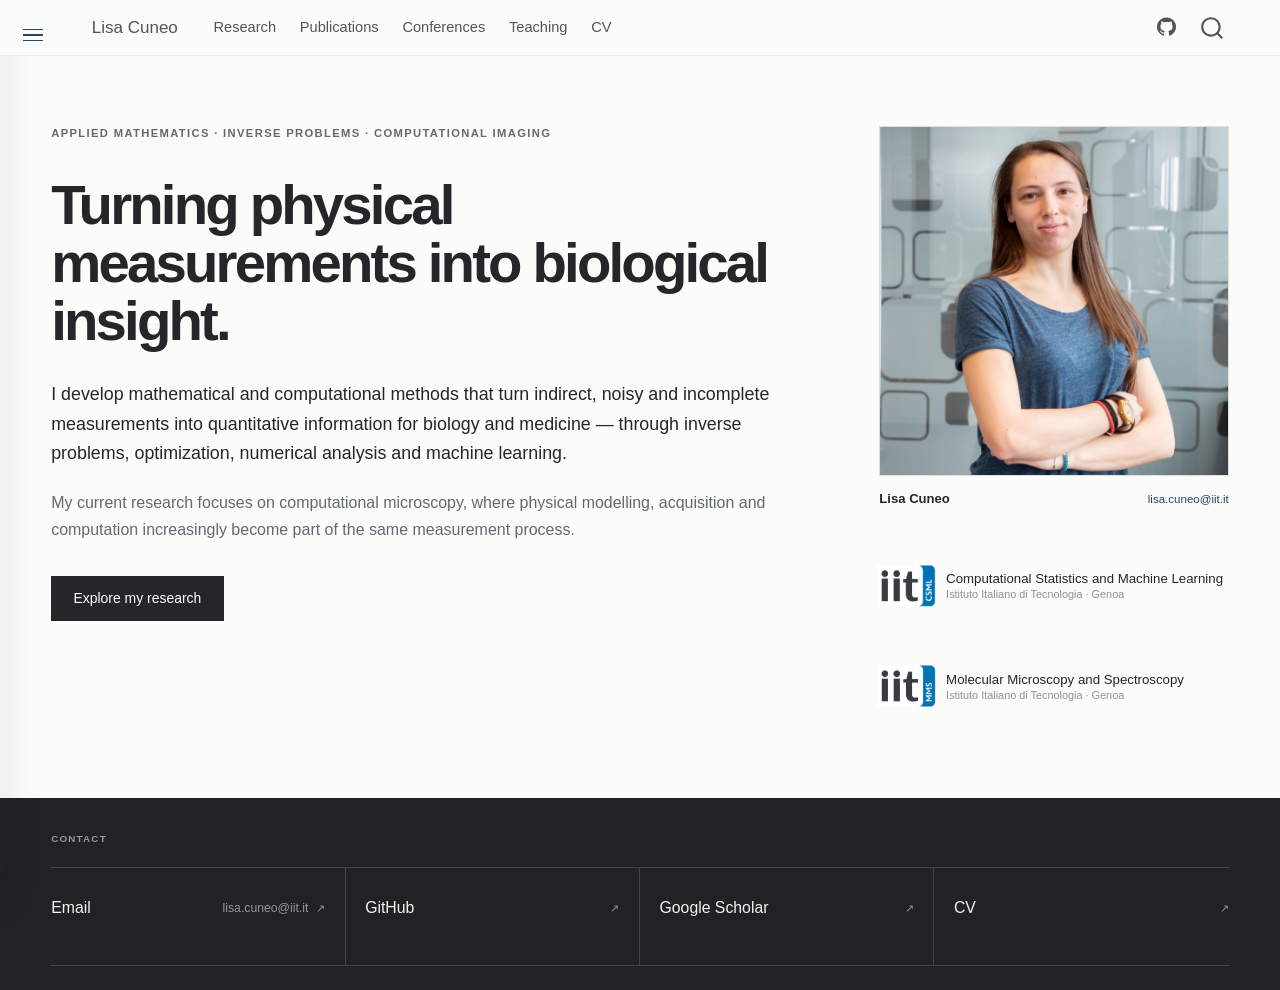
==== commit f0ecedd4: "Built site for gh-pages" ====
--- a/index.html
+++ b/index.html
@@ -6,8 +6,9 @@
 
 <meta name="viewport" content="width=device-width, initial-scale=1.0, user-scalable=yes">
 
-
-<title>Lisa Cuneo</title>
+<meta name="description" content="Lisa Cuneo is an applied mathematician working on inverse problems, optimization, numerical analysis, machine learning and computational imaging.">
+
+<title>Lisa Cuneo | Applied Mathematics &amp; Computational Imaging – Lisa Cuneo</title>
 <style>
 /* Default styles provided by pandoc.
 ** See https://pandoc.org/MANUAL.html#variables-for-html for config info.
@@ -73,9 +74,64 @@
     "search-label": "Search"
   }
 }</script>
+<script type="application/ld+json">
+{
+  "@context": "https://schema.org",
+  "@graph": [
+    {
+      "@type": "WebSite",
+      "@id": "https://lisacuneo.github.io/#website",
+      "url": "https://lisacuneo.github.io/",
+      "name": "Lisa Cuneo",
+      "description": "Academic website of Lisa Cuneo, applied mathematician working on inverse problems, optimization, numerical analysis, machine learning and computational imaging."
+    },
+    {
+      "@type": "Person",
+      "@id": "https://lisacuneo.github.io/#person",
+      "name": "Lisa Cuneo",
+      "url": "https://lisacuneo.github.io/",
+      "image": "https://lisacuneo.github.io/assets/lisa-cuneo.jpg",
+      "jobTitle": "Postdoctoral Researcher",
+      "affiliation": [
+        {
+          "@type": "Organization",
+          "name": "Istituto Italiano di Tecnologia"
+        },
+        {
+          "@type": "Organization",
+          "name": "Computational Statistics and Machine Learning"
+        },
+        {
+          "@type": "Organization",
+          "name": "Molecular Microscopy and Spectroscopy"
+        }
+      ],
+      "knowsAbout": [
+        "Applied mathematics",
+        "Inverse problems",
+        "Optimization",
+        "Numerical analysis",
+        "Machine learning",
+        "Computational imaging",
+        "Computational microscopy"
+      ],
+      "sameAs": [
+        "https://github.com/LisaCuneo",
+        "https://csml.iit.it/people-details/-/people/lisa-cuneo",
+        "https://mms.iit.it/our-staff-details/-/people/lisa-cuneo"
+      ]
+    }
+  ]
+}
+</script>
 
 
 <link rel="stylesheet" href="styles.css">
+<meta property="og:title" content="Lisa Cuneo | Applied Mathematics &amp; Computational Imaging">
+<meta property="og:description" content="Lisa Cuneo is an applied mathematician working on inverse problems, optimization, numerical analysis, machine learning and computational imaging.">
+<meta property="og:image" content="https://lisacuneo.github.io/assets/lisa-cuneo.jpg">
+<meta property="og:site_name" content="Lisa Cuneo">
+<link rel="canonical" href="https://lisacuneo.github.io/">
 </head>
 
 <body class="nav-fixed quarto-light">
@@ -152,7 +208,7 @@
 <p>APPLIED MATHEMATICS · INVERSE PROBLEMS · COMPUTATIONAL IMAGING</p>
 </div>
 <h1 class="home-hero-title">
-Turning physical measurements into biological insight
+Turning physical measurements into biological insight.
 </h1>
 <p class="home-hero-lead">
 I develop mathematical and computational methods that turn indirect, noisy and incomplete measurements into quantitative information for biology and medicine — through inverse problems, optimization, numerical analysis and machine learning.
@@ -679,7 +735,7 @@
     }
       var localhostRegex = new RegExp(/^(?:http|https):\/\/localhost\:?[0-9]*\//);
       var mailtoRegex = new RegExp(/^mailto:/);
-        var filterRegex = new RegExp("https:\/\/LisaCuneo\.github\.io\/lisacuneo\.github\.io\/");
+        var filterRegex = new RegExp("https:\/\/lisacuneo\.github\.io\/");
       var isInternal = (href) => {
           return filterRegex.test(href) || localhostRegex.test(href) || mailtoRegex.test(href);
       }
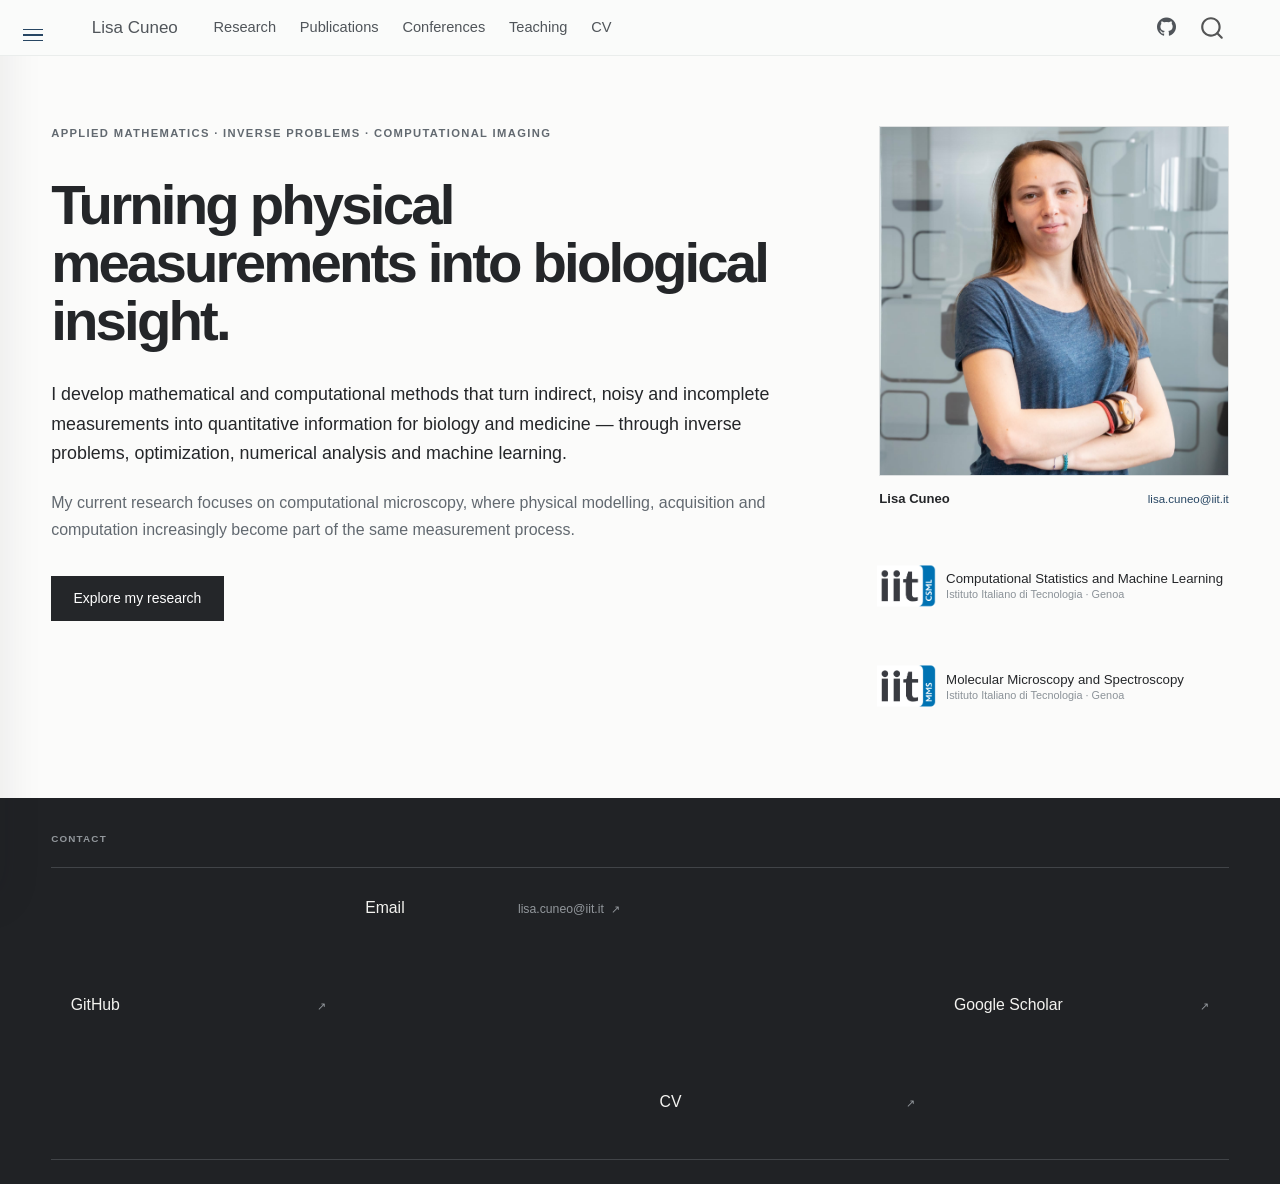
==== commit 521c0d5a: "Built site for gh-pages" ====
--- a/index.html
+++ b/index.html
@@ -91,7 +91,6 @@
       "name": "Lisa Cuneo",
       "url": "https://lisacuneo.github.io/",
       "image": "https://lisacuneo.github.io/assets/lisa-cuneo.jpg",
-      "jobTitle": "Postdoctoral Researcher",
       "affiliation": [
         {
           "@type": "Organization",
@@ -117,6 +116,7 @@
       ],
       "sameAs": [
         "https://github.com/LisaCuneo",
+        "https://scholar.google.com/citations?user=PaPH0T4AAAAJ&hl=en",
         "https://csml.iit.it/people-details/-/people/lisa-cuneo",
         "https://mms.iit.it/our-staff-details/-/people/lisa-cuneo"
       ]
@@ -270,18 +270,22 @@
 <p>CONTACT</p>
 </div>
 <div class="home-contact-links">
-<div class="home-contact-cell">
-<p><a href="mailto:lisa.cuneo@iit.it" class="home-contact-link home-contact-email"> <span class="home-contact-link-label">Email</span> <span class="home-contact-value">lisa.cuneo@iit.it <span class="home-contact-arrow">↗</span></span> </a></p>
-</div>
-<div class="home-contact-cell">
-<p><a href="https://github.com/LisaCuneo" class="home-contact-link" target="_blank" rel="noopener noreferrer"> <span class="home-contact-link-label">GitHub</span> <span class="home-contact-arrow">↗</span> </a></p>
-</div>
-<div class="home-contact-cell">
-<p><a href="YOUR_GOOGLE_SCHOLAR_URL" class="home-contact-link" target="_blank" rel="noopener noreferrer"> <span class="home-contact-link-label">Google Scholar</span> <span class="home-contact-arrow">↗</span> </a></p>
-</div>
-<div class="home-contact-cell">
-<p><a href="cv.pdf" class="home-contact-link" target="_blank"> <span class="home-contact-link-label">CV</span> <span class="home-contact-arrow">↗</span> </a></p>
-</div>
+<p><a href="mailto:lisa.cuneo@iit.it" class="home-contact-link home-contact-email"></a></p><a href="mailto:lisa.cuneo@iit.it" class="home-contact-link home-contact-email">
+<p><span> Email </span></p>
+<p><span class="home-contact-value"> lisa.cuneo@iit.it <span class="home-contact-arrow">↗</span> </span></p>
+</a><p><a href="mailto:lisa.cuneo@iit.it" class="home-contact-link home-contact-email"></a></p>
+<p><a href="https://github.com/LisaCuneo" class="home-contact-link" target="_blank" rel="noopener noreferrer"></a></p><a href="https://github.com/LisaCuneo" class="home-contact-link" target="_blank" rel="noopener noreferrer">
+<p><span> GitHub </span></p>
+<p><span class="home-contact-arrow"> ↗ </span></p>
+</a><p><a href="https://github.com/LisaCuneo" class="home-contact-link" target="_blank" rel="noopener noreferrer"></a></p>
+<p><a href="https://scholar.google.com/citations?user=PaPH0T4AAAAJ&amp;hl=en" class="home-contact-link" target="_blank" rel="noopener noreferrer"></a></p><a href="https://scholar.google.com/citations?user=PaPH0T4AAAAJ&amp;hl=en" class="home-contact-link" target="_blank" rel="noopener noreferrer">
+<p><span> Google Scholar </span></p>
+<p><span class="home-contact-arrow"> ↗ </span></p>
+</a><p><a href="https://scholar.google.com/citations?user=PaPH0T4AAAAJ&amp;hl=en" class="home-contact-link" target="_blank" rel="noopener noreferrer"></a></p>
+<p><a href="cv.pdf" class="home-contact-link" target="_blank"></a></p><a href="cv.pdf" class="home-contact-link" target="_blank">
+<p><span> CV </span></p>
+<p><span class="home-contact-arrow"> ↗ </span></p>
+</a><p><a href="cv.pdf" class="home-contact-link" target="_blank"></a></p>
 </div>
 </div>
 </section>
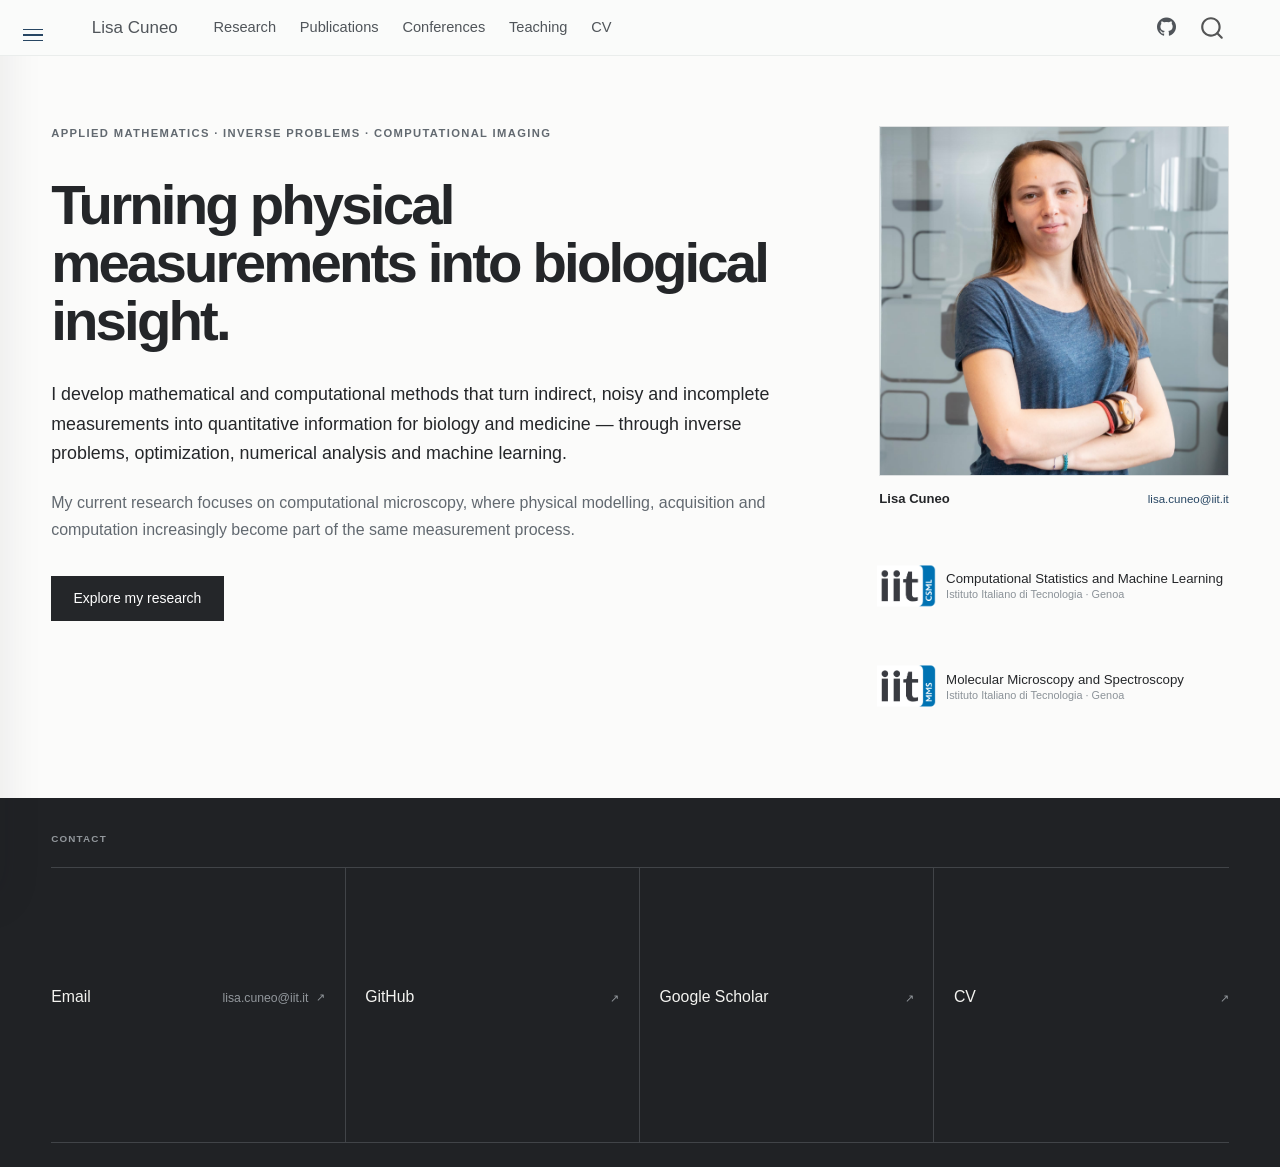
==== commit 88001563: "Built site for gh-pages" ====
--- a/index.html
+++ b/index.html
@@ -270,22 +270,30 @@
 <p>CONTACT</p>
 </div>
 <div class="home-contact-links">
+<div class="home-contact-cell">
 <p><a href="mailto:lisa.cuneo@iit.it" class="home-contact-link home-contact-email"></a></p><a href="mailto:lisa.cuneo@iit.it" class="home-contact-link home-contact-email">
-<p><span> Email </span></p>
+<p><span class="home-contact-link-label"> Email </span></p>
 <p><span class="home-contact-value"> lisa.cuneo@iit.it <span class="home-contact-arrow">↗</span> </span></p>
 </a><p><a href="mailto:lisa.cuneo@iit.it" class="home-contact-link home-contact-email"></a></p>
+</div>
+<div class="home-contact-cell">
 <p><a href="https://github.com/LisaCuneo" class="home-contact-link" target="_blank" rel="noopener noreferrer"></a></p><a href="https://github.com/LisaCuneo" class="home-contact-link" target="_blank" rel="noopener noreferrer">
-<p><span> GitHub </span></p>
+<p><span class="home-contact-link-label"> GitHub </span></p>
 <p><span class="home-contact-arrow"> ↗ </span></p>
 </a><p><a href="https://github.com/LisaCuneo" class="home-contact-link" target="_blank" rel="noopener noreferrer"></a></p>
+</div>
+<div class="home-contact-cell">
 <p><a href="https://scholar.google.com/citations?user=PaPH0T4AAAAJ&amp;hl=en" class="home-contact-link" target="_blank" rel="noopener noreferrer"></a></p><a href="https://scholar.google.com/citations?user=PaPH0T4AAAAJ&amp;hl=en" class="home-contact-link" target="_blank" rel="noopener noreferrer">
-<p><span> Google Scholar </span></p>
+<p><span class="home-contact-link-label"> Google Scholar </span></p>
 <p><span class="home-contact-arrow"> ↗ </span></p>
 </a><p><a href="https://scholar.google.com/citations?user=PaPH0T4AAAAJ&amp;hl=en" class="home-contact-link" target="_blank" rel="noopener noreferrer"></a></p>
+</div>
+<div class="home-contact-cell">
 <p><a href="cv.pdf" class="home-contact-link" target="_blank"></a></p><a href="cv.pdf" class="home-contact-link" target="_blank">
-<p><span> CV </span></p>
+<p><span class="home-contact-link-label"> CV </span></p>
 <p><span class="home-contact-arrow"> ↗ </span></p>
 </a><p><a href="cv.pdf" class="home-contact-link" target="_blank"></a></p>
+</div>
 </div>
 </div>
 </section>
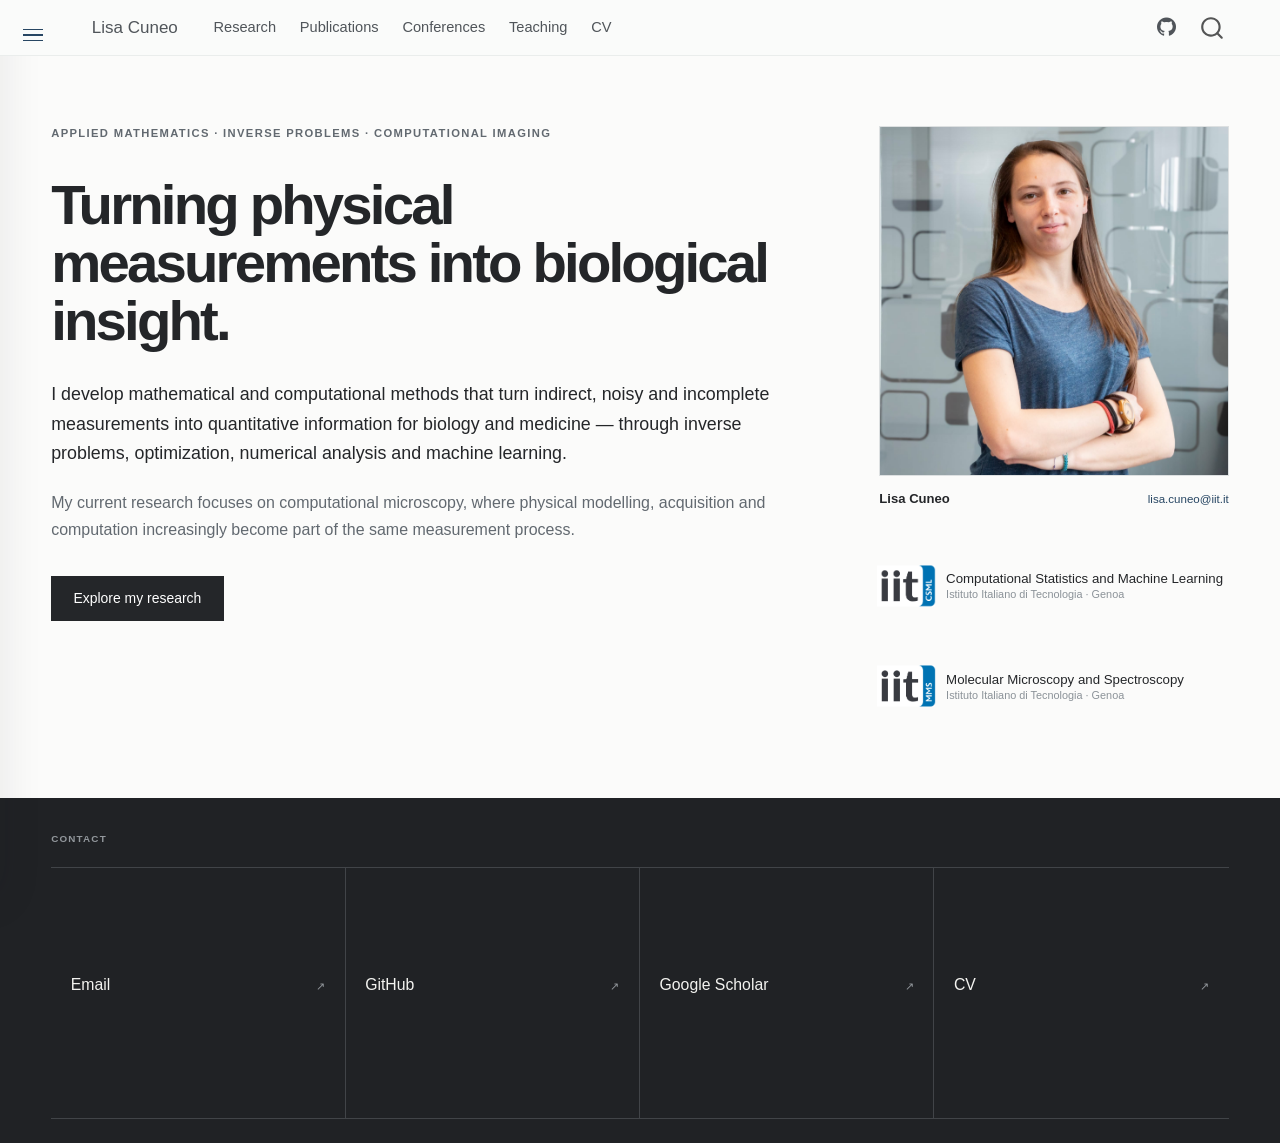
==== commit fba9df1d: "Built site for gh-pages" ====
--- a/index.html
+++ b/index.html
@@ -127,6 +127,7 @@
 
 
 <link rel="stylesheet" href="styles.css">
+<link rel="stylesheet" href="home-contact.css">
 <meta property="og:title" content="Lisa Cuneo | Applied Mathematics &amp; Computational Imaging">
 <meta property="og:description" content="Lisa Cuneo is an applied mathematician working on inverse problems, optimization, numerical analysis, machine learning and computational imaging.">
 <meta property="og:image" content="https://lisacuneo.github.io/assets/lisa-cuneo.jpg">
@@ -271,10 +272,10 @@
 </div>
 <div class="home-contact-links">
 <div class="home-contact-cell">
-<p><a href="mailto:lisa.cuneo@iit.it" class="home-contact-link home-contact-email"></a></p><a href="mailto:lisa.cuneo@iit.it" class="home-contact-link home-contact-email">
+<p><a href="mailto:lisa.cuneo@iit.it" class="home-contact-link"></a></p><a href="mailto:lisa.cuneo@iit.it" class="home-contact-link">
 <p><span class="home-contact-link-label"> Email </span></p>
-<p><span class="home-contact-value"> lisa.cuneo@iit.it <span class="home-contact-arrow">↗</span> </span></p>
-</a><p><a href="mailto:lisa.cuneo@iit.it" class="home-contact-link home-contact-email"></a></p>
+<p><span class="home-contact-arrow"> ↗ </span></p>
+</a><p><a href="mailto:lisa.cuneo@iit.it" class="home-contact-link"></a></p>
 </div>
 <div class="home-contact-cell">
 <p><a href="https://github.com/LisaCuneo" class="home-contact-link" target="_blank" rel="noopener noreferrer"></a></p><a href="https://github.com/LisaCuneo" class="home-contact-link" target="_blank" rel="noopener noreferrer">
--- a/home-contact.css
+++ b/home-contact.css
@@ -0,0 +1,60 @@
+/* =========================================================
+   HOME — CONTACT SECTION OVERRIDES
+   Keeps the existing site styling, but makes the four contact
+   items compact and forces them into a clean, aligned grid.
+   ========================================================= */
+
+.home-contact-links {
+  display: grid !important;
+  grid-template-columns: repeat(4, minmax(0, 1fr)) !important;
+  grid-auto-flow: row !important;
+  align-items: stretch !important;
+  gap: 0 !important;
+}
+
+.home-contact-cell,
+.home-contact-cell:nth-child(n) {
+  grid-column: auto !important;
+  grid-row: auto !important;
+  position: static !important;
+  margin: 0 !important;
+  padding: 0 !important;
+  min-height: 0 !important;
+  height: auto !important;
+  transform: none !important;
+}
+
+.home-contact-link,
+.home-contact-cell:nth-child(n) .home-contact-link {
+  display: flex !important;
+  align-items: center !important;
+  justify-content: space-between !important;
+  width: 100% !important;
+  min-height: 72px !important;
+  height: auto !important;
+  margin: 0 !important;
+  padding: 0 1.15rem !important;
+  transform: none !important;
+}
+
+.home-contact-link-label,
+.home-contact-arrow {
+  margin: 0 !important;
+}
+
+@media (max-width: 900px) {
+  .home-contact-links {
+    grid-template-columns: repeat(2, minmax(0, 1fr)) !important;
+  }
+}
+
+@media (max-width: 560px) {
+  .home-contact-links {
+    grid-template-columns: 1fr !important;
+  }
+
+  .home-contact-link,
+  .home-contact-cell:nth-child(n) .home-contact-link {
+    min-height: 64px !important;
+  }
+}
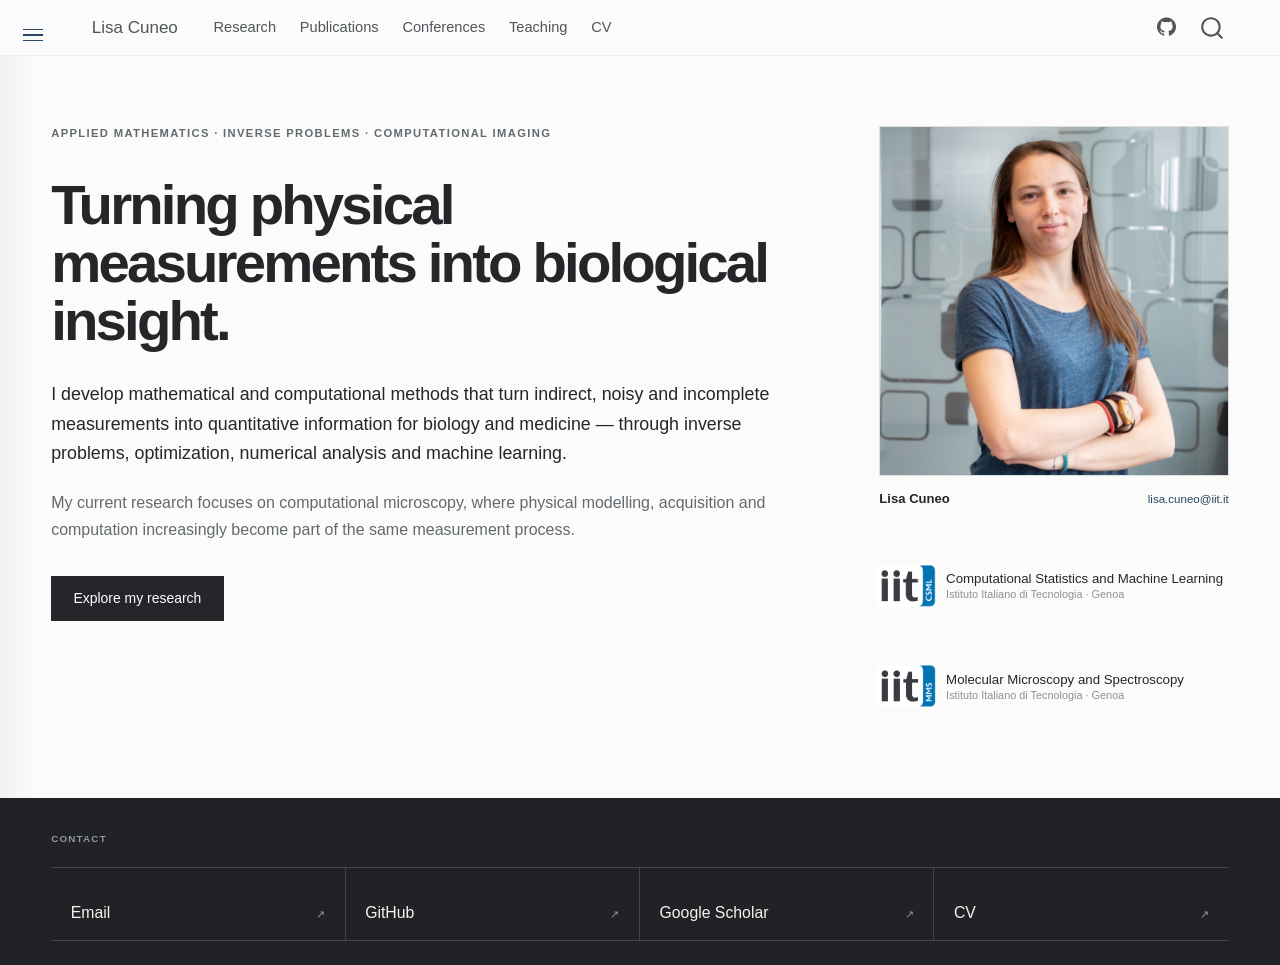
==== commit 7243ed7d: "Built site for gh-pages" ====
--- a/index.html
+++ b/index.html
@@ -8,7 +8,7 @@
 
 <meta name="description" content="Lisa Cuneo is an applied mathematician working on inverse problems, optimization, numerical analysis, machine learning and computational imaging.">
 
-<title>Lisa Cuneo | Applied Mathematics &amp; Computational Imaging – Lisa Cuneo</title>
+<title>Applied Mathematics &amp; Computational Imaging – Lisa Cuneo</title>
 <style>
 /* Default styles provided by pandoc.
 ** See https://pandoc.org/MANUAL.html#variables-for-html for config info.
@@ -128,7 +128,7 @@
 
 <link rel="stylesheet" href="styles.css">
 <link rel="stylesheet" href="home-contact.css">
-<meta property="og:title" content="Lisa Cuneo | Applied Mathematics &amp; Computational Imaging">
+<meta property="og:title" content="Applied Mathematics &amp; Computational Imaging">
 <meta property="og:description" content="Lisa Cuneo is an applied mathematician working on inverse problems, optimization, numerical analysis, machine learning and computational imaging.">
 <meta property="og:image" content="https://lisacuneo.github.io/assets/lisa-cuneo.jpg">
 <meta property="og:site_name" content="Lisa Cuneo">
--- a/home-contact.css
+++ b/home-contact.css
@@ -1,60 +1,131 @@
 /* =========================================================
-   HOME — CONTACT SECTION OVERRIDES
-   Keeps the existing site styling, but makes the four contact
-   items compact and forces them into a clean, aligned grid.
+   HOME — CONTACT SECTION
+   Compact four-column contact grid.
    ========================================================= */
 
 .home-contact-links {
   display: grid !important;
-  grid-template-columns: repeat(4, minmax(0, 1fr)) !important;
-  grid-auto-flow: row !important;
+
+  grid-template-columns:
+    repeat(4, minmax(0, 1fr)) !important;
+
+  grid-template-rows: 72px !important;
+  grid-auto-rows: 72px !important;
+
   align-items: stretch !important;
+
   gap: 0 !important;
+
+  width: 100% !important;
+
+  height: auto !important;
+  min-height: 0 !important;
+
+  margin: 0 !important;
+  padding: 0 !important;
 }
+
 
 .home-contact-cell,
 .home-contact-cell:nth-child(n) {
   grid-column: auto !important;
   grid-row: auto !important;
+
   position: static !important;
+
+  display: block !important;
+
+  width: auto !important;
+
+  height: 72px !important;
+  min-height: 0 !important;
+  max-height: 72px !important;
+
   margin: 0 !important;
   padding: 0 !important;
-  min-height: 0 !important;
-  height: auto !important;
+
   transform: none !important;
 }
+
 
 .home-contact-link,
 .home-contact-cell:nth-child(n) .home-contact-link {
   display: flex !important;
+
   align-items: center !important;
   justify-content: space-between !important;
+
   width: 100% !important;
-  min-height: 72px !important;
-  height: auto !important;
+  height: 100% !important;
+
+  min-height: 0 !important;
+  max-height: none !important;
+
   margin: 0 !important;
-  padding: 0 1.15rem !important;
+
+  padding:
+    0
+    1.15rem !important;
+
   transform: none !important;
 }
+
 
 .home-contact-link-label,
 .home-contact-arrow {
   margin: 0 !important;
 }
 
+
+
+/* =========================================================
+   TABLET
+   ========================================================= */
+
 @media (max-width: 900px) {
+
   .home-contact-links {
-    grid-template-columns: repeat(2, minmax(0, 1fr)) !important;
+    grid-template-columns:
+      repeat(2, minmax(0, 1fr)) !important;
+
+    grid-template-rows:
+      repeat(2, 68px) !important;
+
+    grid-auto-rows: 68px !important;
   }
+
+
+  .home-contact-cell,
+  .home-contact-cell:nth-child(n) {
+    height: 68px !important;
+    max-height: 68px !important;
+  }
+
 }
 
+
+
+/* =========================================================
+   MOBILE
+   ========================================================= */
+
 @media (max-width: 560px) {
+
   .home-contact-links {
-    grid-template-columns: 1fr !important;
+    grid-template-columns:
+      1fr !important;
+
+    grid-template-rows:
+      repeat(4, 64px) !important;
+
+    grid-auto-rows: 64px !important;
   }
 
-  .home-contact-link,
-  .home-contact-cell:nth-child(n) .home-contact-link {
-    min-height: 64px !important;
+
+  .home-contact-cell,
+  .home-contact-cell:nth-child(n) {
+    height: 64px !important;
+    max-height: 64px !important;
   }
-}
+
+}
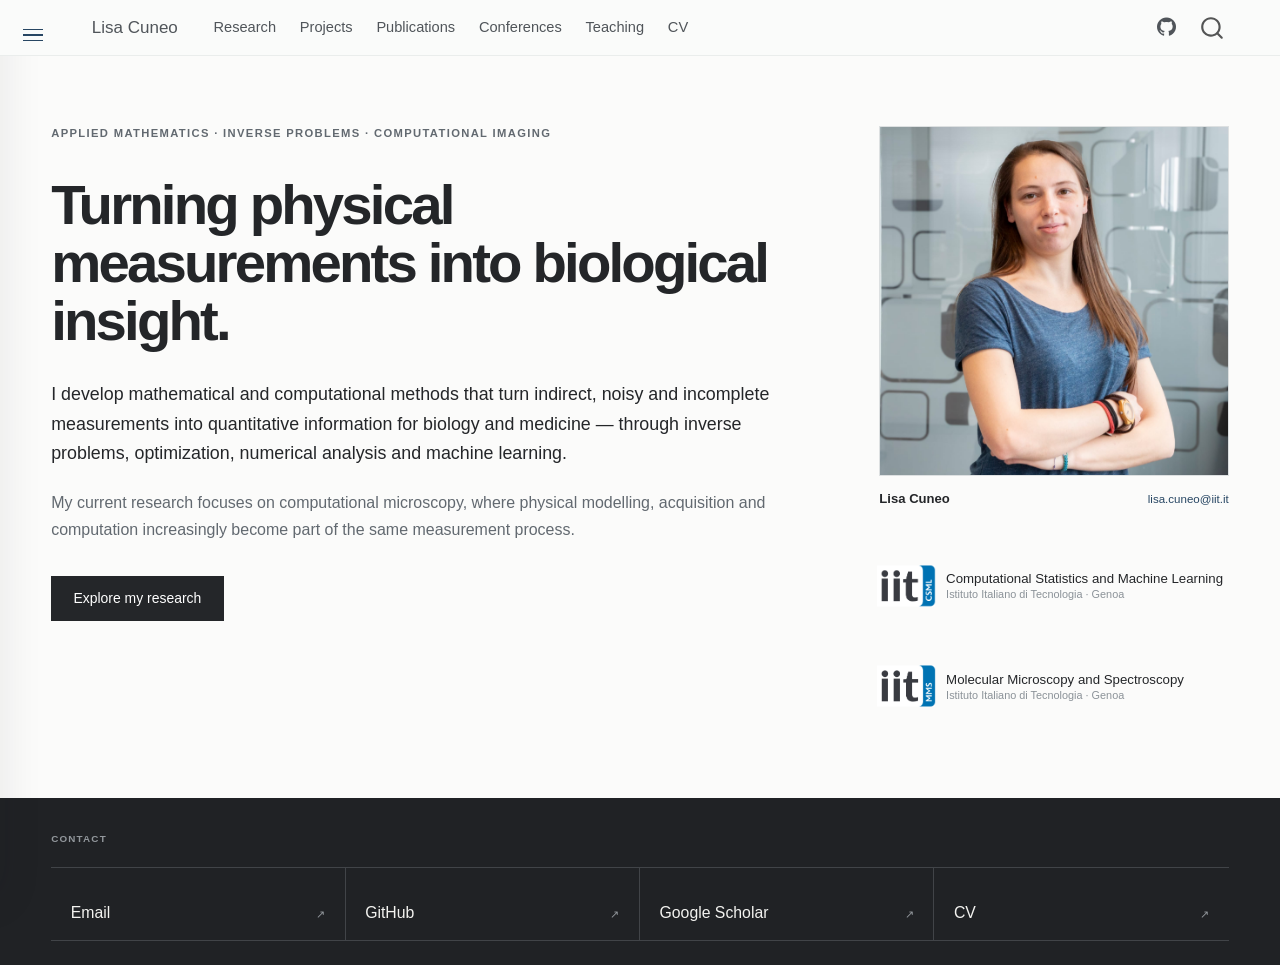
==== commit 21364d9e: "Built site for gh-pages" ====
--- a/index.html
+++ b/index.html
@@ -157,6 +157,10 @@
 <span class="menu-text">Research</span></a>
   </li>  
   <li class="nav-item">
+    <a class="nav-link" href="./projects.html"> 
+<span class="menu-text">Projects</span></a>
+  </li>  
+  <li class="nav-item">
     <a class="nav-link" href="./publications.html"> 
 <span class="menu-text">Publications</span></a>
   </li>  
@@ -329,6 +333,45 @@
     <a href="research.html" data-page-link="research.html">
       Research
     </a>
+
+
+    <!-- ===================================================
+         PROJECTS
+         =================================================== -->
+
+    <div class="floating-menu-group" data-menu-group="projects">
+
+      <div class="floating-menu-group-row">
+
+        <a href="projects.html" class="floating-menu-parent-link" data-page-link="projects.html">
+          Projects
+        </a>
+
+        <button class="floating-menu-toggle" type="button" aria-label="Show Projects sections" aria-expanded="false" aria-controls="floating-submenu-projects" data-menu-toggle="projects">
+          <span aria-hidden="true">+</span>
+        </button>
+
+      </div>
+
+
+      <div class="floating-menu-submenu" id="floating-submenu-projects" data-menu-submenu="projects">
+
+        <a href="projects.html#model-based" data-section-page="projects.html" data-section-link="model-based">
+          Model-based &amp; optimization
+        </a>
+
+        <a href="projects.html#learning" data-section-page="projects.html" data-section-link="learning">
+          Physics-aware learning
+        </a>
+
+        <a href="projects.html#earlier-work" data-section-page="projects.html" data-section-link="earlier-work">
+          Earlier work
+        </a>
+
+      </div>
+
+    </div>
+
 
 
 
